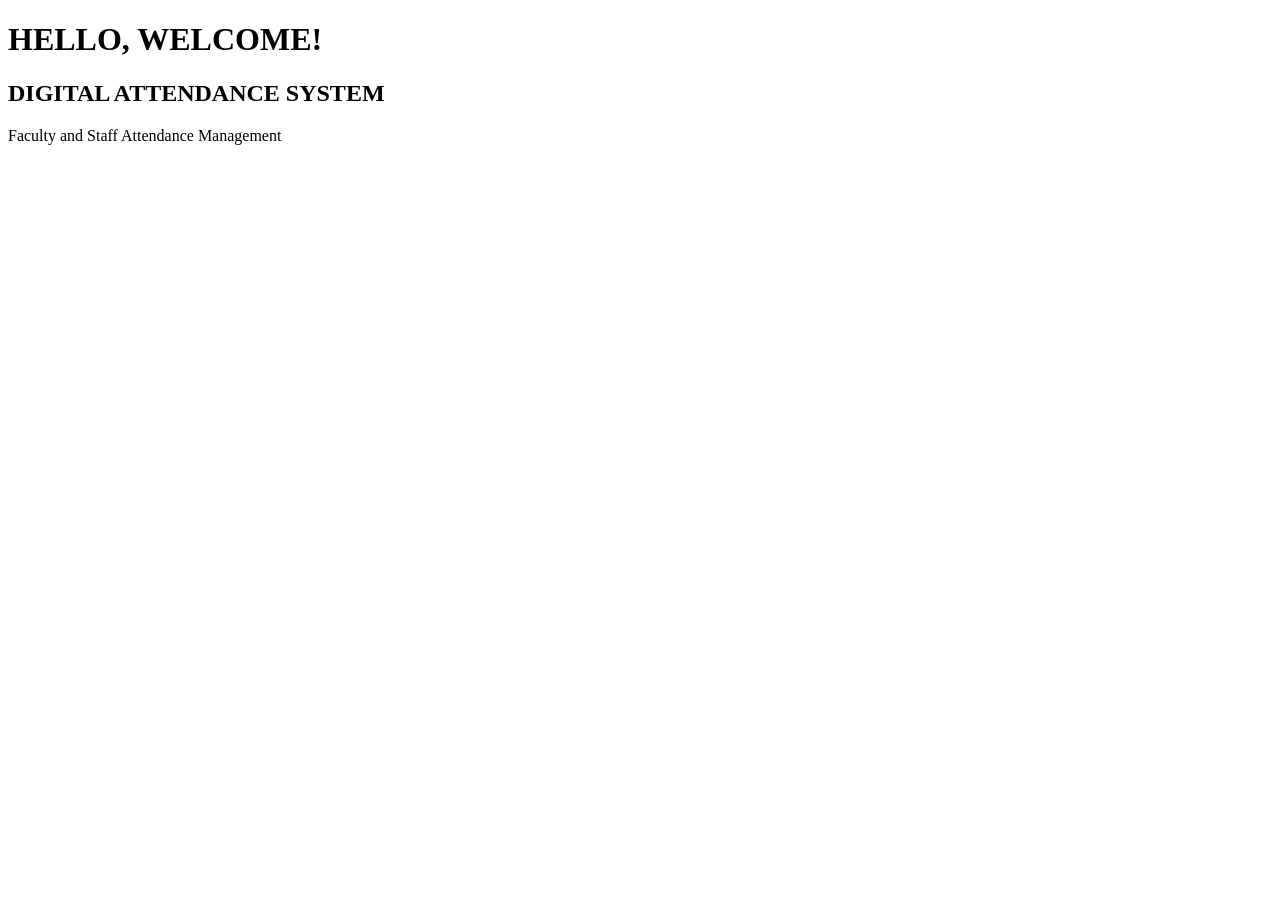
==== index.html @ c41e83e1 "add homepage." ====
<!DOCTYPE html>
<html lang="en">
<head>
    <meta charset="UTF-8">
    <meta name="viewport" content="width=device-width, initial-scale=1.0">
    <title>Digital Attendance System</title>
</head>
<body>
    <h1>HELLO, WELCOME!</h1>
    <h2>DIGITAL ATTENDANCE SYSTEM</h2>
    <p>Faculty and Staff Attendance Management</p>
</body>
</html>
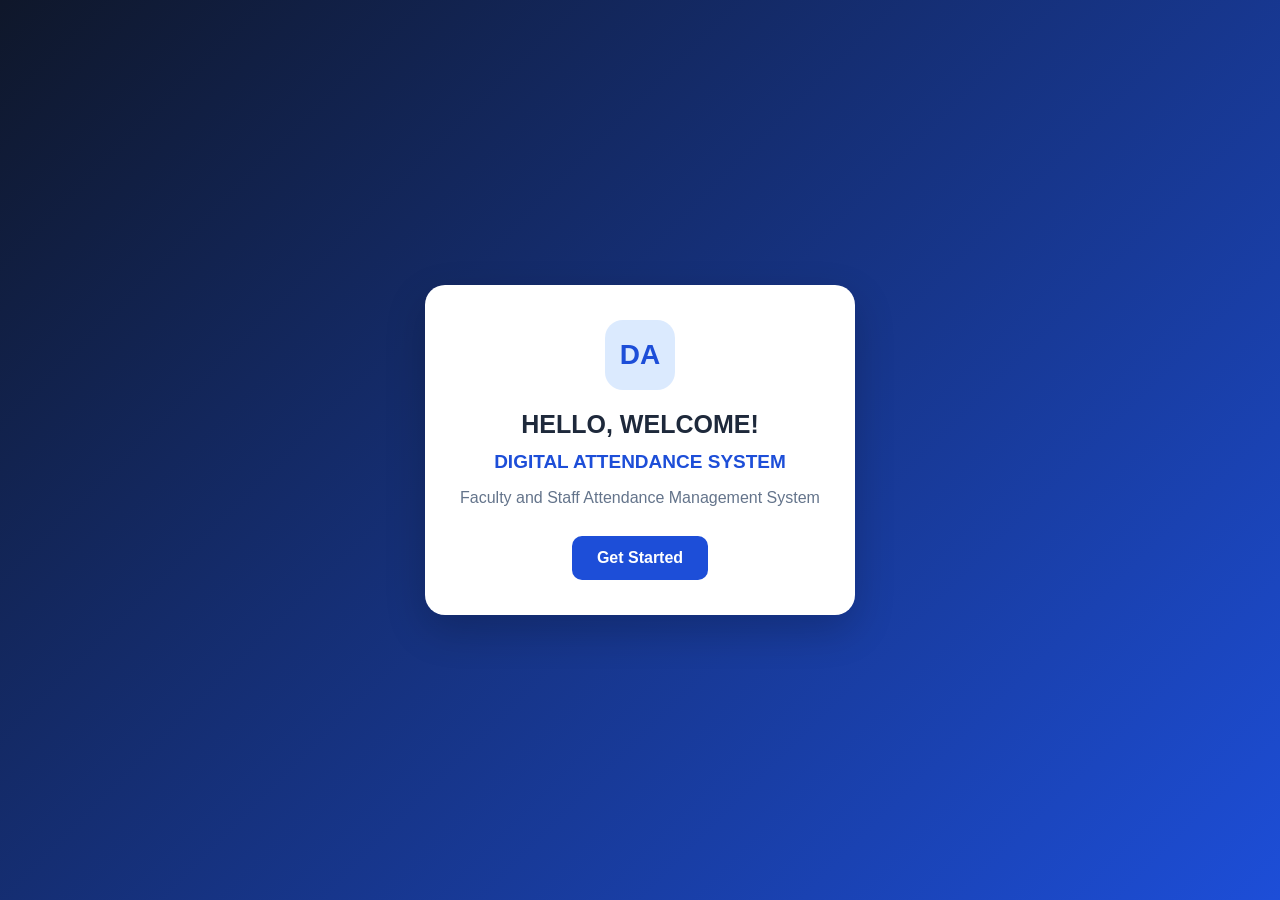
==== commit 83182490: "Update index.html" ====
--- a/index.html
+++ b/index.html
@@ -4,10 +4,17 @@
     <meta charset="UTF-8">
     <meta name="viewport" content="width=device-width, initial-scale=1.0">
     <title>Digital Attendance System</title>
+    <link rel="stylesheet" href="style.css">
 </head>
 <body>
-    <h1>HELLO, WELCOME!</h1>
-    <h2>DIGITAL ATTENDANCE SYSTEM</h2>
-    <p>Faculty and Staff Attendance Management</p>
+    <main class="welcome">
+        <section class="welcome-card">
+            <div class="logo">DA</div>
+            <h1>HELLO, WELCOME!</h1>
+            <h2>DIGITAL ATTENDANCE SYSTEM</h2>
+            <p>Faculty and Staff Attendance Management System</p>
+            <a class="start-btn" href="login.html">Get Started</a>
+        </section>
+    </main>
 </body>
 </html>
--- a/style.css
+++ b/style.css
@@ -0,0 +1,75 @@
+* {
+    margin: 0;
+    padding: 0;
+    box-sizing: border-box;
+}
+
+body {
+    font-family: Arial, sans-serif;
+    background: #f1f5f9;
+    color: #1e293b;
+}
+
+.welcome {
+    min-height: 100vh;
+    display: flex;
+    align-items: center;
+    justify-content: center;
+    padding: 20px;
+    background: linear-gradient(135deg, #0f172a, #1d4ed8);
+}
+
+.welcome-card {
+    width: 100%;
+    max-width: 430px;
+    background: white;
+    padding: 35px 25px;
+    border-radius: 20px;
+    text-align: center;
+    box-shadow: 0 15px 40px rgba(0, 0, 0, 0.2);
+}
+
+.logo {
+    width: 70px;
+    height: 70px;
+    margin: 0 auto 20px;
+    border-radius: 18px;
+    display: flex;
+    align-items: center;
+    justify-content: center;
+    background: #dbeafe;
+    color: #1d4ed8;
+    font-size: 28px;
+    font-weight: bold;
+}
+
+h1 {
+    font-size: 25px;
+    margin-bottom: 12px;
+}
+
+h2 {
+    color: #1d4ed8;
+    font-size: 19px;
+    margin-bottom: 12px;
+}
+
+p {
+    color: #64748b;
+    line-height: 1.6;
+}
+
+.start-btn {
+    display: inline-block;
+    margin-top: 25px;
+    padding: 13px 25px;
+    background: #1d4ed8;
+    color: white;
+    text-decoration: none;
+    border-radius: 10px;
+    font-weight: bold;
+}
+
+.start-btn:hover {
+    background: #1e40af;
+}
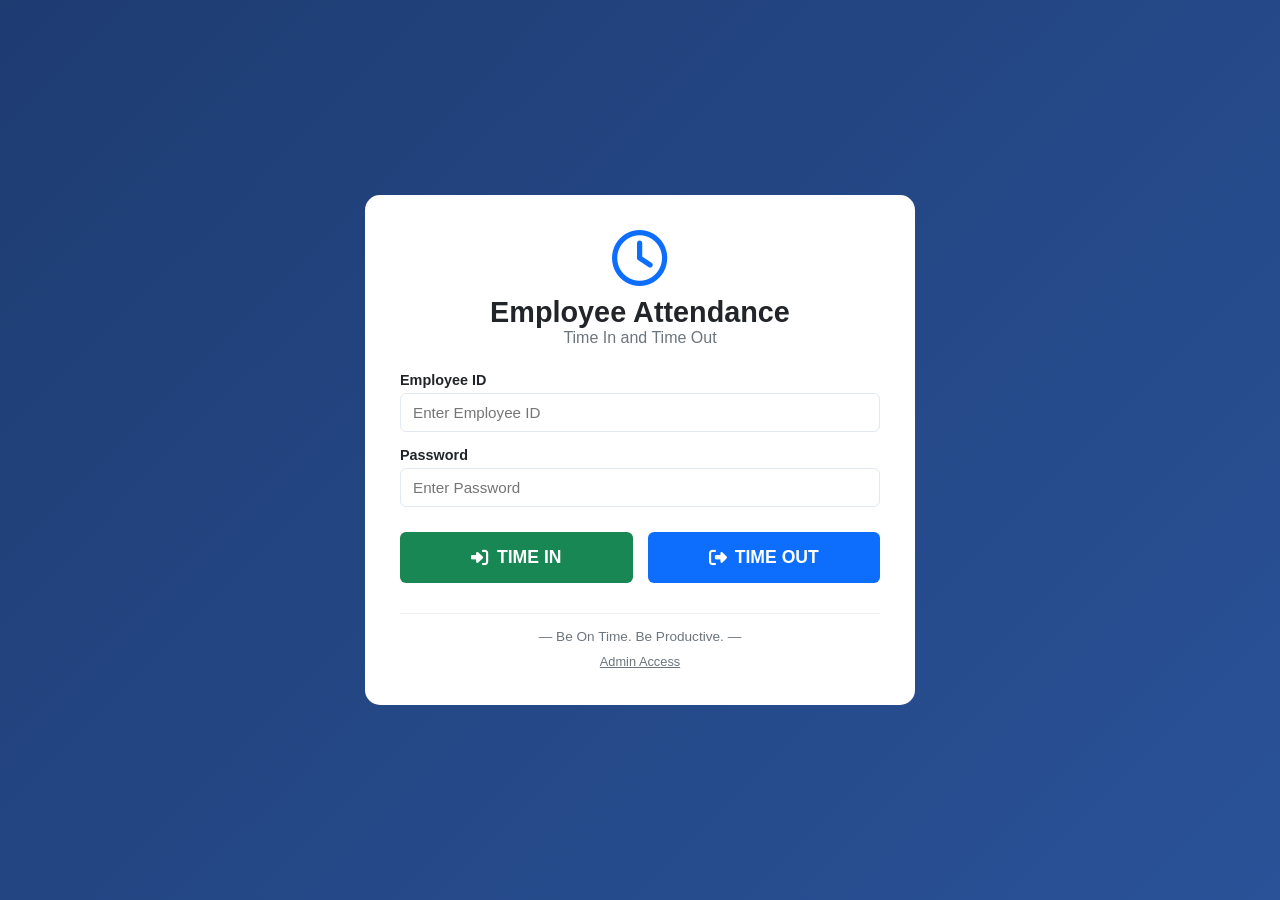
==== commit a82cbfa1: "Update index.html" ====
--- a/index.html
+++ b/index.html
@@ -1,20 +1,97 @@
 <!DOCTYPE html>
 <html lang="en">
 <head>
-    <meta charset="UTF-8">
-    <meta name="viewport" content="width=device-width, initial-scale=1.0">
-    <title>Digital Attendance System</title>
-    <link rel="stylesheet" href="style.css">
+  <meta charset="UTF-8">
+  <title>Employee Attendance - Time In/Out</title>
+  <link rel="stylesheet" href="style.css">
+  <link rel="stylesheet" href="https://cdnjs.cloudflare.com/ajax/libs/font-awesome/6.4.0/css/all.min.css">
 </head>
-<body>
-    <main class="welcome">
-        <section class="welcome-card">
-            <div class="logo">DA</div>
-            <h1>HELLO, WELCOME!</h1>
-            <h2>DIGITAL ATTENDANCE SYSTEM</h2>
-            <p>Faculty and Staff Attendance Management System</p>
-            <a class="start-btn" href="login.html">Get Started</a>
-        </section>
-    </main>
+<body class="kiosk-body">
+
+  <div class="kiosk-card">
+    <div style="margin-bottom: 25px;">
+      <i class="fa-regular fa-clock" style="font-size: 3.5rem; color: #0d6efd;"></i>
+      <h1 style="font-size: 1.8rem; margin-top: 10px;">Employee Attendance</h1>
+      <p style="color: var(--text-muted);">Time In and Time Out</p>
+    </div>
+
+    <form id="kioskForm">
+      <div class="form-group" style="text-align: left;">
+        <label>Employee ID</label>
+        <input type="text" id="kioskId" class="form-control" required placeholder="Enter Employee ID">
+      </div>
+      <div class="form-group" style="text-align: left;">
+        <label>Password</label>
+        <input type="password" id="kioskPass" class="form-control" required placeholder="Enter Password">
+      </div>
+
+      <div style="display: grid; grid-template-columns: 1fr 1fr; gap: 15px; margin-top: 25px;">
+        <button type="button" onclick="handleAttendance('TIME_IN')" class="btn btn-success" style="padding: 15px; font-size: 1.1rem;">
+          <i class="fa-solid fa-right-to-bracket"></i> TIME IN
+        </button>
+        <button type="button" onclick="handleAttendance('TIME_OUT')" class="btn btn-primary" style="padding: 15px; font-size: 1.1rem;">
+          <i class="fa-solid fa-right-from-bracket"></i> TIME OUT
+        </button>
+      </div>
+    </form>
+
+    <div style="margin-top: 30px; border-top: 1px solid #eee; padding-top: 15px;">
+      <p style="color: var(--text-muted); font-size: 0.85rem;">— Be On Time. Be Productive. —</p>
+      <a href="login.html" style="display: inline-block; margin-top: 10px; font-size: 0.8rem; color: #6c757d;">Admin Access</a>
+    </div>
+  </div>
+
+  <script src="database.js"></script>
+  <script>
+    function handleAttendance(type) {
+      const id = document.getElementById('kioskId').value;
+      const pass = document.getElementById('kioskPass').value;
+
+      if(!id || !pass) {
+        alert('Mangyaring ilagay ang Employee ID at Password.');
+        return;
+      }
+
+      const employees = DB.getEmployees();
+      const emp = employees.find(e => e.id === id && e.password === pass);
+
+      if(!emp) {
+        alert('Maling Employee ID o Password!');
+        return;
+      }
+
+      const records = DB.getAttendance();
+      const todayStr = new Date().toISOString().split('T')[0];
+      const nowTime = new Date().toLocaleTimeString([], { hour: '2-digit', minute: '2-digit' });
+
+      let record = records.find(r => r.id === id && r.date === todayStr);
+
+      if (type === 'TIME_IN') {
+        if (record) {
+          alert('Naka-Time In ka na ngayong araw!');
+          return;
+        }
+        records.push({
+          id: emp.id,
+          name: emp.name,
+          date: todayStr,
+          timeIn: nowTime,
+          timeOut: '--',
+          status: 'Present'
+        });
+        alert(Success! Time In recorded for ${emp.name} at ${nowTime});
+      } else if (type === 'TIME_OUT') {
+        if (!record) {
+          alert('Kailangan mo munang mag-Time In bago mag-Time Out!');
+          return;
+        }
+        record.timeOut = nowTime;
+        alert(Success! Time Out recorded for ${emp.name} at ${nowTime});
+      }
+
+      DB.saveAttendance(records);
+      document.getElementById('kioskForm').reset();
+    }
+  </script>
 </body>
 </html>
--- a/style.css
+++ b/style.css
@@ -1,75 +1,276 @@
+:root {
+  --primary-blue: #0d6efd;
+  --dark-blue: #061e47;
+  --sidebar-bg: #0b1727;
+  --sidebar-hover: #162c46;
+  --light-bg: #f4f7fc;
+  --card-bg: #ffffff;
+  --success-green: #198754;
+  --danger-red: #dc3545;
+  --warning-purple: #6f42c1;
+  --text-dark: #212529;
+  --text-muted: #6c757d;
+  --border-color: #e2e8f0;
+}
+
 * {
-    margin: 0;
-    padding: 0;
-    box-sizing: border-box;
+  margin: 0;
+  padding: 0;
+  box-sizing: border-box;
+  font-family: 'Segoe UI', Tahoma, Geneva, Verdana, sans-serif;
 }
 
 body {
-    font-family: Arial, sans-serif;
-    background: #f1f5f9;
-    color: #1e293b;
-}
-
-.welcome {
-    min-height: 100vh;
-    display: flex;
-    align-items: center;
-    justify-content: center;
-    padding: 20px;
-    background: linear-gradient(135deg, #0f172a, #1d4ed8);
-}
-
-.welcome-card {
-    width: 100%;
-    max-width: 430px;
-    background: white;
-    padding: 35px 25px;
-    border-radius: 20px;
-    text-align: center;
-    box-shadow: 0 15px 40px rgba(0, 0, 0, 0.2);
-}
-
-.logo {
-    width: 70px;
-    height: 70px;
-    margin: 0 auto 20px;
-    border-radius: 18px;
-    display: flex;
-    align-items: center;
-    justify-content: center;
-    background: #dbeafe;
-    color: #1d4ed8;
-    font-size: 28px;
-    font-weight: bold;
-}
-
-h1 {
-    font-size: 25px;
-    margin-bottom: 12px;
-}
-
-h2 {
-    color: #1d4ed8;
-    font-size: 19px;
-    margin-bottom: 12px;
-}
-
-p {
-    color: #64748b;
-    line-height: 1.6;
-}
-
-.start-btn {
-    display: inline-block;
-    margin-top: 25px;
-    padding: 13px 25px;
-    background: #1d4ed8;
-    color: white;
-    text-decoration: none;
-    border-radius: 10px;
-    font-weight: bold;
-}
-
-.start-btn:hover {
-    background: #1e40af;
-}
+  background-color: var(--light-bg);
+  color: var(--text-dark);
+}
+
+/* Layout */
+.app-container {
+  display: flex;
+  min-height: 100vh;
+}
+
+.sidebar {
+  width: 250px;
+  background-color: var(--sidebar-bg);
+  color: #fff;
+  display: flex;
+  flex-direction: column;
+  padding: 20px 0;
+}
+
+.sidebar-header {
+  padding: 0 20px 20px;
+  border-bottom: 1px solid rgba(255,255,255,0.1);
+  text-align: center;
+}
+
+.sidebar-header i {
+  font-size: 2.5rem;
+  color: #64b5f6;
+  margin-bottom: 10px;
+}
+
+.sidebar-header h2 {
+  font-size: 1.1rem;
+  line-height: 1.2;
+}
+
+.sidebar-header p {
+  font-size: 0.75rem;
+  color: #90caf9;
+}
+
+.sidebar-menu {
+  list-style: none;
+  margin-top: 20px;
+  flex-grow: 1;
+}
+
+.sidebar-menu li a {
+  display: flex;
+  align-items: center;
+  gap: 12px;
+  padding: 12px 20px;
+  color: #b0bec5;
+  text-decoration: none;
+  font-size: 0.95rem;
+  transition: 0.2s;
+}
+
+.sidebar-menu li a:hover,
+.sidebar-menu li.active a {
+  background-color: var(--primary-blue);
+  color: #fff;
+}
+
+.sidebar-footer {
+  padding: 15px 20px;
+  border-top: 1px solid rgba(255,255,255,0.1);
+  display: flex;
+  align-items: center;
+  gap: 10px;
+}
+
+.main-content {
+  flex-grow: 1;
+  display: flex;
+  flex-direction: column;
+}
+
+.topbar {
+  background-color: #fff;
+  padding: 15px 30px;
+  display: flex;
+  justify-content: space-between;
+  align-items: center;
+  box-shadow: 0 2px 4px rgba(0,0,0,0.05);
+}
+
+.topbar-info {
+  display: flex;
+  gap: 20px;
+  align-items: center;
+  color: var(--text-muted);
+}
+
+.content-area {
+  padding: 30px;
+  flex-grow: 1;
+}
+
+/* Cards & Grid */
+.grid-4 {
+  display: grid;
+  grid-template-columns: repeat(auto-fit, minmax(200px, 1fr));
+  gap: 20px;
+  margin-bottom: 25px;
+}
+
+.stat-card {
+  background: #fff;
+  padding: 20px;
+  border-radius: 10px;
+  display: flex;
+  align-items: center;
+  gap: 15px;
+  box-shadow: 0 2px 8px rgba(0,0,0,0.04);
+}
+
+.stat-icon {
+  width: 50px;
+  height: 50px;
+  border-radius: 50%;
+  display: flex;
+  align-items: center;
+  justify-content: center;
+  font-size: 1.5rem;
+}
+
+.stat-icon.blue { background: #e3f2fd; color: var(--primary-blue); }
+.stat-icon.green { background: #e8f5e9; color: var(--success-green); }
+.stat-icon.red { background: #ffebee; color: var(--danger-red); }
+.stat-icon.purple { background: #f3e5f5; color: var(--warning-purple); }
+
+.stat-info h3 { font-size: 0.9rem; color: var(--text-muted); }
+.stat-info p { font-size: 1.5rem; font-weight: bold; }
+
+/* Dashboard Details Layout */
+.dashboard-details {
+  display: grid;
+  grid-template-columns: 2fr 1fr;
+  gap: 20px;
+}
+
+.card {
+  background: #fff;
+  border-radius: 10px;
+  padding: 20px;
+  box-shadow: 0 2px 8px rgba(0,0,0,0.04);
+}
+
+.card-title {
+  font-size: 1.1rem;
+  font-weight: bold;
+  margin-bottom: 15px;
+}
+
+.quick-actions {
+  display: flex;
+  flex-direction: column;
+  gap: 10px;
+}
+
+/* Buttons & Inputs */
+.btn {
+  padding: 10px 18px;
+  border: none;
+  border-radius: 6px;
+  cursor: pointer;
+  font-weight: 600;
+  display: inline-flex;
+  align-items: center;
+  gap: 8px;
+  justify-content: center;
+  text-decoration: none;
+}
+
+.btn-primary { background: var(--primary-blue); color: #fff; }
+.btn-success { background: var(--success-green); color: #fff; }
+.btn-danger { background: var(--danger-red); color: #fff; }
+.btn-outline { border: 1px solid var(--primary-blue); color: var(--primary-blue); background: transparent; }
+.btn-block { width: 100%; }
+
+.form-group {
+  margin-bottom: 15px;
+}
+
+.form-group label {
+  display: block;
+  margin-bottom: 5px;
+  font-weight: 600;
+  font-size: 0.9rem;
+}
+
+.form-control {
+  width: 100%;
+  padding: 10px 12px;
+  border: 1px solid var(--border-color);
+  border-radius: 6px;
+  font-size: 0.95rem;
+}
+
+/* Login Page Styles */
+.login-body {
+  background: linear-gradient(135deg, #0b1727 0%, #1e3c72 100%);
+  display: flex;
+  justify-content: center;
+  align-items: center;
+  min-height: 100vh;
+}
+
+.login-card {
+  background: #fff;
+  width: 100%;
+  max-width: 400px;
+  padding: 30px;
+  border-radius: 12px;
+  box-shadow: 0 10px 25px rgba(0,0,0,0.2);
+}
+
+/* Kiosk Page Styles */
+.kiosk-body {
+  background: linear-gradient(135deg, #1e3c72 0%, #2a5298 100%);
+  min-height: 100vh;
+  display: flex;
+  align-items: center;
+  justify-content: center;
+}
+
+.kiosk-card {
+  background: #fff;
+  width: 100%;
+  max-width: 550px;
+  padding: 35px;
+  border-radius: 15px;
+  text-align: center;
+}
+
+/* Table Styles */
+table {
+  width: 100%;
+  border-collapse: collapse;
+  margin-top: 15px;
+}
+
+th, td {
+  padding: 12px;
+  text-align: left;
+  border-bottom: 1px solid var(--border-color);
+}
+
+th {
+  background-color: #f8f9fa;
+  font-weight: 600;
+}
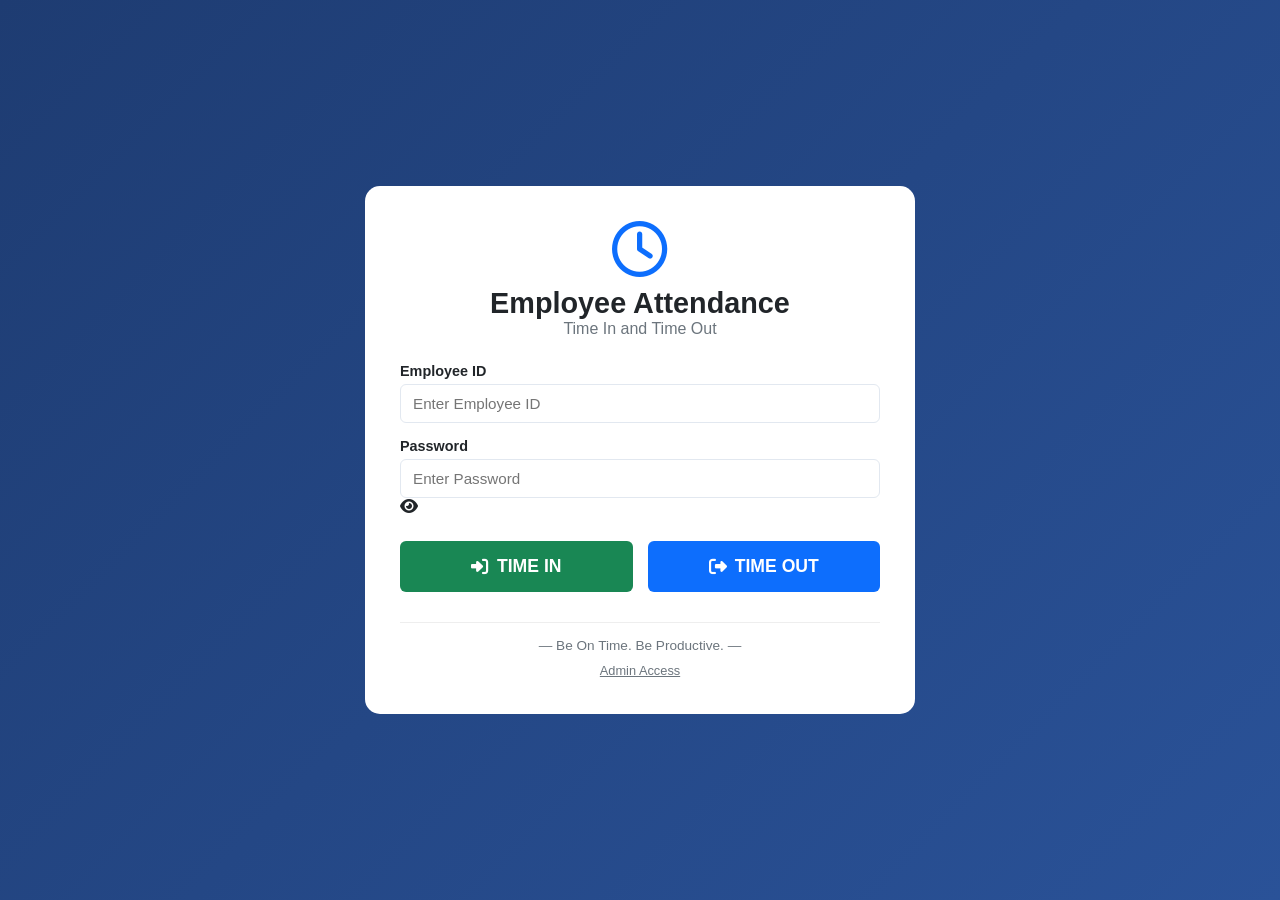
==== commit bd1e29d6: "Update index.html" ====
--- a/index.html
+++ b/index.html
@@ -20,9 +20,13 @@
         <label>Employee ID</label>
         <input type="text" id="kioskId" class="form-control" required placeholder="Enter Employee ID">
       </div>
+      
       <div class="form-group" style="text-align: left;">
         <label>Password</label>
-        <input type="password" id="kioskPass" class="form-control" required placeholder="Enter Password">
+        <div class="password-container">
+          <input type="password" id="kioskPass" class="form-control" required placeholder="Enter Password">
+          <i class="fa-solid fa-eye" id="toggleKioskPass"></i>
+        </div>
       </div>
 
       <div style="display: grid; grid-template-columns: 1fr 1fr; gap: 15px; margin-top: 25px;">
@@ -43,6 +47,16 @@
 
   <script src="database.js"></script>
   <script>
+    // Password toggle para sa Kiosk
+    const toggleKioskPass = document.getElementById('toggleKioskPass');
+    const kioskPass = document.getElementById('kioskPass');
+
+    toggleKioskPass.addEventListener('click', function () {
+      const type = kioskPass.getAttribute('type') === 'password' ? 'text' : 'password';
+      kioskPass.setAttribute('type', type);
+      this.classList.toggle('fa-eye-slash');
+    });
+
     function handleAttendance(type) {
       const id = document.getElementById('kioskId').value;
       const pass = document.getElementById('kioskPass').value;
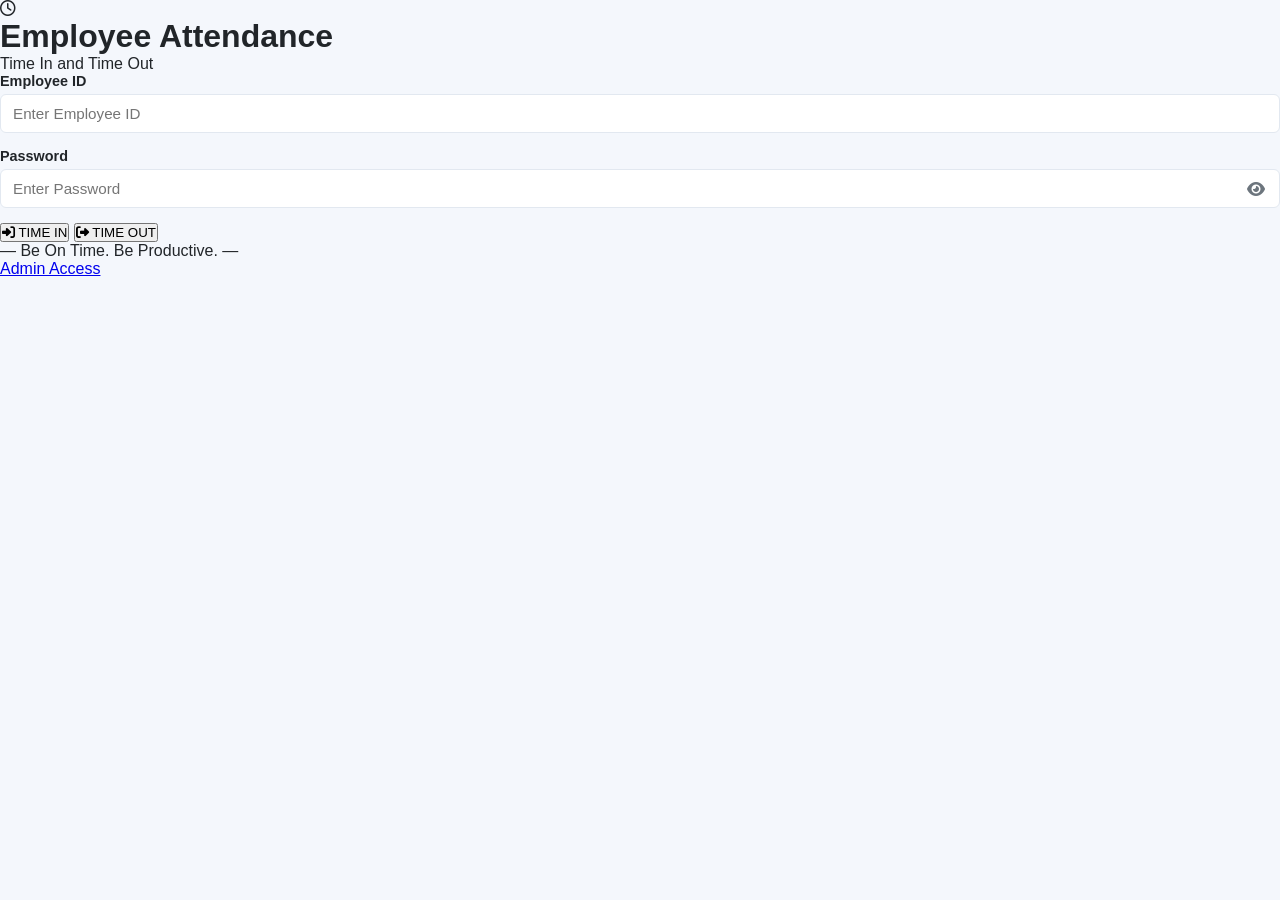
==== commit 9ab0cd26: "Update index.html" ====
--- a/index.html
+++ b/index.html
@@ -1,111 +1,242 @@
 <!DOCTYPE html>
 <html lang="en">
 <head>
-  <meta charset="UTF-8">
-  <title>Employee Attendance - Time In/Out</title>
-  <link rel="stylesheet" href="style.css">
-  <link rel="stylesheet" href="https://cdnjs.cloudflare.com/ajax/libs/font-awesome/6.4.0/css/all.min.css">
+    <meta charset="UTF-8">
+    <meta name="viewport" content="width=device-width, initial-scale=1.0">
+    <title>Employee Attendance - Time In/Out</title>
+
+    <link rel="stylesheet" href="style.css">
+    <link rel="stylesheet"
+          href="https://cdnjs.cloudflare.com/ajax/libs/font-awesome/6.5.2/css/all.min.css">
 </head>
+
 <body class="kiosk-body">
 
-  <div class="kiosk-card">
-    <div style="margin-bottom: 25px;">
-      <i class="fa-regular fa-clock" style="font-size: 3.5rem; color: #0d6efd;"></i>
-      <h1 style="font-size: 1.8rem; margin-top: 10px;">Employee Attendance</h1>
-      <p style="color: var(--text-muted);">Time In and Time Out</p>
+    <div class="kiosk-card">
+        <div class="kiosk-heading">
+            <i class="fa-regular fa-clock"></i>
+            <h1>Employee Attendance</h1>
+            <p>Time In and Time Out</p>
+        </div>
+
+        <form id="kioskForm">
+            <div class="form-group">
+                <label for="kioskId">Employee ID</label>
+                <input
+                    type="text"
+                    id="kioskId"
+                    class="form-control"
+                    placeholder="Enter Employee ID"
+                    autocomplete="username"
+                    required
+                >
+            </div>
+
+            <div class="form-group">
+                <label for="kioskPass">Password</label>
+                <div class="password-container">
+                    <input
+                        type="password"
+                        id="kioskPass"
+                        class="form-control"
+                        placeholder="Enter Password"
+                        autocomplete="current-password"
+                        required
+                    >
+                    <i class="fa-solid fa-eye" id="toggleKioskPass"></i>
+                </div>
+            </div>
+
+            <div class="kiosk-buttons">
+                <button type="button" id="timeInBtn" class="time-in-btn">
+                    <i class="fa-solid fa-right-to-bracket"></i>
+                    TIME IN
+                </button>
+
+                <button type="button" id="timeOutBtn" class="time-out-btn">
+                    <i class="fa-solid fa-right-from-bracket"></i>
+                    TIME OUT
+                </button>
+            </div>
+        </form>
+
+        <div class="kiosk-footer">
+            <p>— Be On Time. Be Productive. —</p>
+            <a href="login.html" class="admin-link">Admin Access</a>
+        </div>
     </div>
 
-    <form id="kioskForm">
-      <div class="form-group" style="text-align: left;">
-        <label>Employee ID</label>
-        <input type="text" id="kioskId" class="form-control" required placeholder="Enter Employee ID">
-      </div>
-      
-      <div class="form-group" style="text-align: left;">
-        <label>Password</label>
-        <div class="password-container">
-          <input type="password" id="kioskPass" class="form-control" required placeholder="Enter Password">
-          <i class="fa-solid fa-eye" id="toggleKioskPass"></i>
-        </div>
-      </div>
-
-      <div style="display: grid; grid-template-columns: 1fr 1fr; gap: 15px; margin-top: 25px;">
-        <button type="button" onclick="handleAttendance('TIME_IN')" class="btn btn-success" style="padding: 15px; font-size: 1.1rem;">
-          <i class="fa-solid fa-right-to-bracket"></i> TIME IN
-        </button>
-        <button type="button" onclick="handleAttendance('TIME_OUT')" class="btn btn-primary" style="padding: 15px; font-size: 1.1rem;">
-          <i class="fa-solid fa-right-from-bracket"></i> TIME OUT
-        </button>
-      </div>
-    </form>
-
-    <div style="margin-top: 30px; border-top: 1px solid #eee; padding-top: 15px;">
-      <p style="color: var(--text-muted); font-size: 0.85rem;">— Be On Time. Be Productive. —</p>
-      <a href="login.html" style="display: inline-block; margin-top: 10px; font-size: 0.8rem; color: #6c757d;">Admin Access</a>
-    </div>
-  </div>
-
-  <script src="database.js"></script>
-  <script>
-    // Password toggle para sa Kiosk
-    const toggleKioskPass = document.getElementById('toggleKioskPass');
-    const kioskPass = document.getElementById('kioskPass');
-
-    toggleKioskPass.addEventListener('click', function () {
-      const type = kioskPass.getAttribute('type') === 'password' ? 'text' : 'password';
-      kioskPass.setAttribute('type', type);
-      this.classList.toggle('fa-eye-slash');
-    });
-
-    function handleAttendance(type) {
-      const id = document.getElementById('kioskId').value;
-      const pass = document.getElementById('kioskPass').value;
-
-      if(!id || !pass) {
-        alert('Mangyaring ilagay ang Employee ID at Password.');
-        return;
-      }
-
-      const employees = DB.getEmployees();
-      const emp = employees.find(e => e.id === id && e.password === pass);
-
-      if(!emp) {
-        alert('Maling Employee ID o Password!');
-        return;
-      }
-
-      const records = DB.getAttendance();
-      const todayStr = new Date().toISOString().split('T')[0];
-      const nowTime = new Date().toLocaleTimeString([], { hour: '2-digit', minute: '2-digit' });
-
-      let record = records.find(r => r.id === id && r.date === todayStr);
-
-      if (type === 'TIME_IN') {
-        if (record) {
-          alert('Naka-Time In ka na ngayong araw!');
-          return;
+    <!-- Automatic notification -->
+    <div id="toast" class="toast" role="status" aria-live="polite"></div>
+
+    <!-- Load the existing database -->
+    <script src="database.js"></script>
+
+    <script>
+        const kioskId = document.getElementById("kioskId");
+        const kioskPass = document.getElementById("kioskPass");
+        const toast = document.getElementById("toast");
+
+        let toastTimer;
+
+        // Automatic notification: disappears without clicking OK
+        function showToast(message, type = "success") {
+            toast.textContent = message;
+            toast.className = "toast show " + type;
+
+            clearTimeout(toastTimer);
+
+            toastTimer = setTimeout(function () {
+                toast.className = "toast";
+            }, 3000);
         }
-        records.push({
-          id: emp.id,
-          name: emp.name,
-          date: todayStr,
-          timeIn: nowTime,
-          timeOut: '--',
-          status: 'Present'
+
+        // Get local date instead of UTC date
+        function getLocalDate() {
+            const now = new Date();
+            const year = now.getFullYear();
+            const month = String(now.getMonth() + 1).padStart(2, "0");
+            const day = String(now.getDate()).padStart(2, "0");
+
+            return `${year}-${month}-${day}`;
+        }
+
+        // Show / hide password
+        document.getElementById("toggleKioskPass")
+            .addEventListener("click", function () {
+                const isPassword = kioskPass.type === "password";
+
+                kioskPass.type = isPassword ? "text" : "password";
+                this.classList.toggle("fa-eye-slash", isPassword);
+                this.classList.toggle("fa-eye", !isPassword);
+            });
+
+        function handleAttendance(type) {
+            const id = kioskId.value.trim();
+            const password = kioskPass.value;
+
+            if (!id || !password) {
+                showToast("Please enter your Employee ID and Password.", "error");
+                return;
+            }
+
+            // Make sure the existing database is loaded
+            if (
+                typeof DB === "undefined" ||
+                typeof DB.getEmployees !== "function" ||
+                typeof DB.getAttendance !== "function" ||
+                typeof DB.saveAttendance !== "function"
+            ) {
+                showToast("Database not loaded. Check database.js.", "error");
+                return;
+            }
+
+            try {
+                const employees = DB.getEmployees() || [];
+
+                const employee = employees.find(function (emp) {
+                    return String(emp.id) === id &&
+                           String(emp.password) === password;
+                });
+
+                if (!employee) {
+                    showToast("Incorrect Employee ID or Password.", "error");
+                    return;
+                }
+
+                const records = DB.getAttendance() || [];
+                const today = getLocalDate();
+                const currentTime = new Date().toLocaleTimeString("en-US", {
+                    hour: "2-digit",
+                    minute: "2-digit"
+                });
+
+                const record = records.find(function (item) {
+                    return String(item.id) === String(employee.id) &&
+                           item.date === today;
+                });
+
+                // TIME IN
+                if (type === "TIME_IN") {
+                    if (record && record.timeIn && record.timeIn !== "--") {
+                        showToast("You have already timed in today.", "error");
+                        return;
+                    }
+
+                    if (record) {
+                        record.name = employee.name;
+                        record.timeIn = currentTime;
+                        record.timeOut = record.timeOut || "--";
+                        record.status = "Present";
+                    } else {
+                        records.push({
+                            id: employee.id,
+                            name: employee.name,
+                            date: today,
+                            timeIn: currentTime,
+                            timeOut: "--",
+                            status: "Present"
+                        });
+                    }
+
+                    if (!DB.saveAttendance(records)) {
+                        showToast("Unable to save Time In. Please try again.", "error");
+                        return;
+                    }
+
+                    showToast(
+                        `SUCCESS! Time In recorded for ${employee.name} at ${currentTime}`,
+                        "success"
+                    );
+                }
+
+                // TIME OUT
+                else if (type === "TIME_OUT") {
+                    if (!record || !record.timeIn || record.timeIn === "--") {
+                        showToast("Please Time In first before Time Out.", "error");
+                        return;
+                    }
+
+                    if (record.timeOut && record.timeOut !== "--") {
+                        showToast("You have already timed out today.", "error");
+                        return;
+                    }
+
+                    record.timeOut = currentTime;
+
+                    if (!DB.saveAttendance(records)) {
+                        showToast("Unable to save Time Out. Please try again.", "error");
+                        return;
+                    }
+
+                    showToast(
+                        `SUCCESS! Time Out recorded for ${employee.name} at ${currentTime}`,
+                        "success"
+                    );
+                } else {
+                    showToast("Invalid attendance action.", "error");
+                    return;
+                }
+
+                // Clear the form after successful attendance
+                document.getElementById("kioskForm").reset();
+                kioskId.focus();
+
+            } catch (error) {
+                console.error("Attendance Error:", error);
+                showToast("An error occurred while saving attendance.", "error");
+            }
+        }
+
+        // Button events
+        document.getElementById("timeInBtn").addEventListener("click", function () {
+            handleAttendance("TIME_IN");
         });
-        alert(Success! Time In recorded for ${emp.name} at ${nowTime});
-      } else if (type === 'TIME_OUT') {
-        if (!record) {
-          alert('Kailangan mo munang mag-Time In bago mag-Time Out!');
-          return;
-        }
-        record.timeOut = nowTime;
-        alert(Success! Time Out recorded for ${emp.name} at ${nowTime});
-      }
-
-      DB.saveAttendance(records);
-      document.getElementById('kioskForm').reset();
-    }
-  </script>
+
+        document.getElementById("timeOutBtn").addEventListener("click", function () {
+            handleAttendance("TIME_OUT");
+        });
+    </script>
+
 </body>
 </html>
--- a/style.css
+++ b/style.css
@@ -221,40 +221,28 @@
   font-size: 0.95rem;
 }
 
-/* Login Page Styles */
-.login-body {
-  background: linear-gradient(135deg, #0b1727 0%, #1e3c72 100%);
-  display: flex;
-  justify-content: center;
-  align-items: center;
-  min-height: 100vh;
-}
-
-.login-card {
-  background: #fff;
-  width: 100%;
-  max-width: 400px;
-  padding: 30px;
-  border-radius: 12px;
-  box-shadow: 0 10px 25px rgba(0,0,0,0.2);
-}
-
-/* Kiosk Page Styles */
-.kiosk-body {
-  background: linear-gradient(135deg, #1e3c72 0%, #2a5298 100%);
-  min-height: 100vh;
-  display: flex;
-  align-items: center;
-  justify-content: center;
-}
-
-.kiosk-card {
-  background: #fff;
-  width: 100%;
-  max-width: 550px;
-  padding: 35px;
-  border-radius: 15px;
-  text-align: center;
+/* Password Eye Toggle Styling */
+.password-container {
+  position: relative;
+  width: 100%;
+}
+
+.password-container input {
+  width: 100%;
+  padding-right: 40px;
+}
+
+.password-container i {
+  position: absolute;
+  right: 15px;
+  top: 50%;
+  transform: translateY(-50%);
+  cursor: pointer;
+  color: #6c757d;
+}
+
+.password-container i:hover {
+  color: var(--primary-blue);
 }
 
 /* Table Styles */
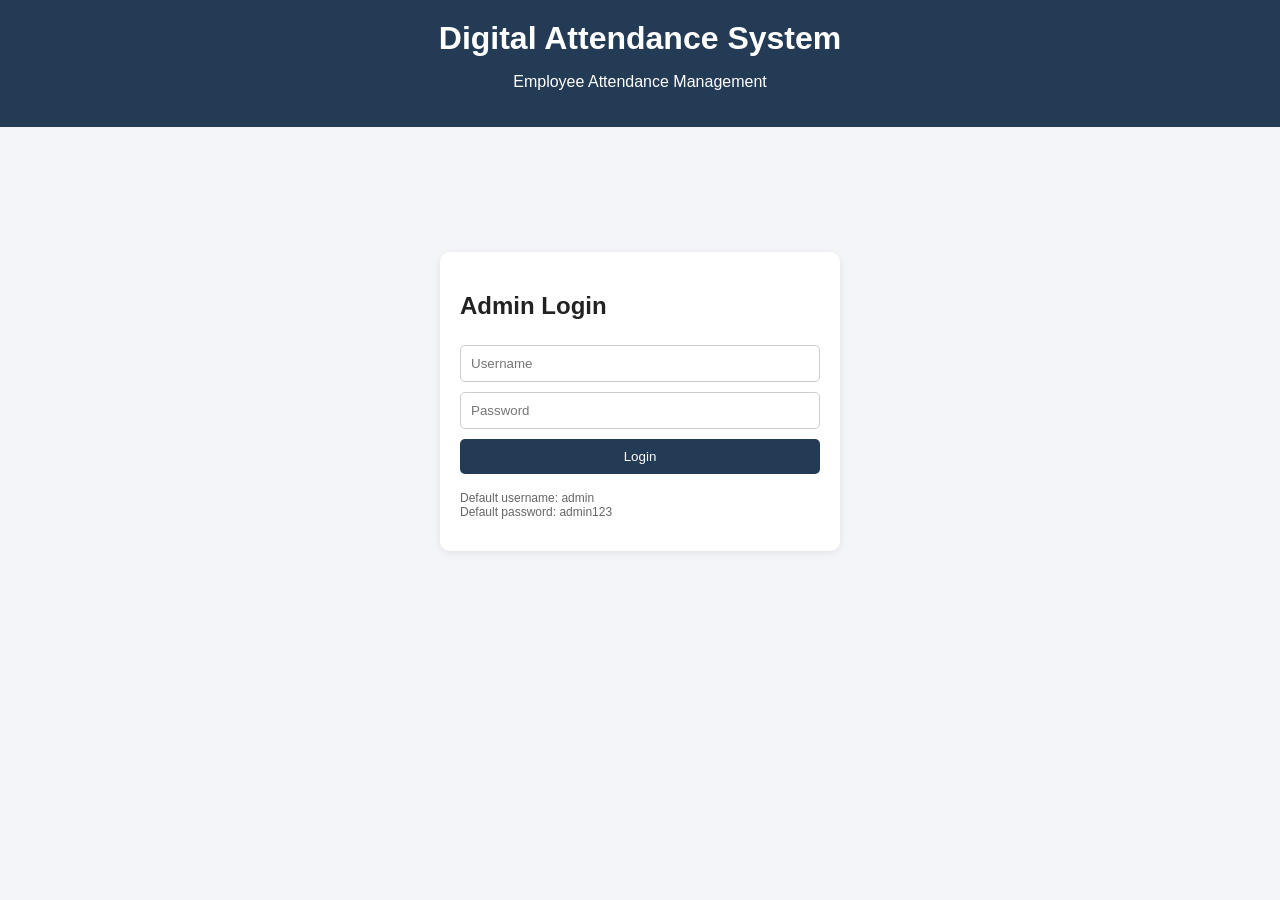
==== commit cd62fb6b: "Update index.html" ====
--- a/index.html
+++ b/index.html
@@ -1,242 +1,1148 @@
+
 <!DOCTYPE html>
 <html lang="en">
 <head>
-    <meta charset="UTF-8">
-    <meta name="viewport" content="width=device-width, initial-scale=1.0">
-    <title>Employee Attendance - Time In/Out</title>
-
-    <link rel="stylesheet" href="style.css">
-    <link rel="stylesheet"
-          href="https://cdnjs.cloudflare.com/ajax/libs/font-awesome/6.5.2/css/all.min.css">
+<meta charset="UTF-8">
+<meta name="viewport" content="width=device-width, initial-scale=1.0">
+<title>Digital Attendance System</title>
+
+<style>
+* {
+    box-sizing: border-box;
+    font-family: Arial, sans-serif;
+}
+
+body {
+    margin: 0;
+    background: #f3f5f9;
+    color: #222;
+}
+
+header {
+    background: #243b55;
+    color: white;
+    padding: 20px;
+    text-align: center;
+}
+
+header h1 {
+    margin: 0;
+}
+
+.container {
+    max-width: 1200px;
+    margin: 25px auto;
+    padding: 20px;
+}
+
+.card {
+    background: white;
+    padding: 20px;
+    border-radius: 10px;
+    margin-bottom: 20px;
+    box-shadow: 0 2px 8px rgba(0,0,0,0.08);
+}
+
+input, select, button {
+    padding: 10px;
+    border-radius: 5px;
+    border: 1px solid #ccc;
+    margin: 5px 0;
+}
+
+input, select {
+    width: 100%;
+}
+
+button {
+    cursor: pointer;
+    border: none;
+    color: white;
+    background: #243b55;
+}
+
+button:hover {
+    opacity: 0.85;
+}
+
+.btn-green {
+    background: #198754;
+}
+
+.btn-red {
+    background: #dc3545;
+}
+
+.btn-blue {
+    background: #0d6efd;
+}
+
+.btn-gray {
+    background: #6c757d;
+}
+
+.stats {
+    display: grid;
+    grid-template-columns: repeat(auto-fit, minmax(180px, 1fr));
+    gap: 15px;
+}
+
+.stat-box {
+    background: #243b55;
+    color: white;
+    padding: 20px;
+    border-radius: 8px;
+    text-align: center;
+}
+
+.stat-box h2 {
+    margin: 10px 0 0;
+}
+
+.form-grid {
+    display: grid;
+    grid-template-columns: repeat(auto-fit, minmax(200px, 1fr));
+    gap: 10px;
+}
+
+.table-container {
+    overflow-x: auto;
+}
+
+table {
+    width: 100%;
+    border-collapse: collapse;
+    margin-top: 10px;
+    min-width: 700px;
+}
+
+th, td {
+    border: 1px solid #ddd;
+    padding: 10px;
+    text-align: left;
+}
+
+th {
+    background: #243b55;
+    color: white;
+}
+
+tr:nth-child(even) {
+    background: #f8f9fa;
+}
+
+.hidden {
+    display: none !important;
+}
+
+.status {
+    font-weight: bold;
+}
+
+.status-present {
+    color: green;
+}
+
+.status-late {
+    color: #d97706;
+}
+
+.status-absent {
+    color: red;
+}
+
+.status-complete {
+    color: #0d6efd;
+}
+
+.login-box {
+    max-width: 400px;
+    margin: 80px auto;
+}
+
+.message {
+    margin-top: 10px;
+    padding: 10px;
+    border-radius: 5px;
+    display: none;
+}
+
+.success {
+    background: #d1e7dd;
+    color: #0f5132;
+}
+
+.error {
+    background: #f8d7da;
+    color: #842029;
+}
+
+.top-bar {
+    display: flex;
+    justify-content: space-between;
+    align-items: center;
+    flex-wrap: wrap;
+    gap: 10px;
+}
+
+.small {
+    font-size: 12px;
+    color: #666;
+}
+
+@media(max-width:600px) {
+    .container {
+        padding: 10px;
+    }
+}
+</style>
 </head>
 
-<body class="kiosk-body">
-
-    <div class="kiosk-card">
-        <div class="kiosk-heading">
-            <i class="fa-regular fa-clock"></i>
-            <h1>Employee Attendance</h1>
-            <p>Time In and Time Out</p>
+<body>
+
+<header>
+    <h1>Digital Attendance System</h1>
+    <p>Employee Attendance Management</p>
+</header>
+
+<!-- ADMIN LOGIN -->
+<div id="loginPage" class="container">
+    <div class="card login-box">
+        <h2>Admin Login</h2>
+
+        <input type="text" id="adminUsername"
+               placeholder="Username">
+
+        <input type="password" id="adminPassword"
+               placeholder="Password">
+
+        <button onclick="login()" style="width:100%">
+            Login
+        </button>
+
+        <div id="loginMessage" class="message"></div>
+
+        <p class="small">
+            Default username: admin<br>
+            Default password: admin123
+        </p>
+    </div>
+</div>
+
+<!-- DASHBOARD -->
+<div id="dashboard" class="container hidden">
+
+    <div class="card top-bar">
+        <div>
+            <h2>Admin Dashboard</h2>
+            <p>Manage employees and attendance records.</p>
         </div>
 
-        <form id="kioskForm">
-            <div class="form-group">
-                <label for="kioskId">Employee ID</label>
-                <input
-                    type="text"
-                    id="kioskId"
-                    class="form-control"
-                    placeholder="Enter Employee ID"
-                    autocomplete="username"
-                    required
-                >
-            </div>
-
-            <div class="form-group">
-                <label for="kioskPass">Password</label>
-                <div class="password-container">
-                    <input
-                        type="password"
-                        id="kioskPass"
-                        class="form-control"
-                        placeholder="Enter Password"
-                        autocomplete="current-password"
-                        required
-                    >
-                    <i class="fa-solid fa-eye" id="toggleKioskPass"></i>
-                </div>
-            </div>
-
-            <div class="kiosk-buttons">
-                <button type="button" id="timeInBtn" class="time-in-btn">
-                    <i class="fa-solid fa-right-to-bracket"></i>
-                    TIME IN
-                </button>
-
-                <button type="button" id="timeOutBtn" class="time-out-btn">
-                    <i class="fa-solid fa-right-from-bracket"></i>
-                    TIME OUT
-                </button>
-            </div>
-        </form>
-
-        <div class="kiosk-footer">
-            <p>— Be On Time. Be Productive. —</p>
-            <a href="login.html" class="admin-link">Admin Access</a>
+        <button class="btn-red" onclick="logout()">
+            Logout
+        </button>
+    </div>
+
+    <!-- STATISTICS -->
+    <div class="stats">
+        <div class="stat-box">
+            <p>Total Employees</p>
+            <h2 id="totalEmployees">0</h2>
+        </div>
+
+        <div class="stat-box">
+            <p>Present Today</p>
+            <h2 id="presentToday">0</h2>
+        </div>
+
+        <div class="stat-box">
+            <p>Late Today</p>
+            <h2 id="lateToday">0</h2>
+        </div>
+
+        <div class="stat-box">
+            <p>Not Yet Timed In</p>
+            <h2 id="notTimedIn">0</h2>
         </div>
     </div>
 
-    <!-- Automatic notification -->
-    <div id="toast" class="toast" role="status" aria-live="polite"></div>
-
-    <!-- Load the existing database -->
-    <script src="database.js"></script>
-
-    <script>
-        const kioskId = document.getElementById("kioskId");
-        const kioskPass = document.getElementById("kioskPass");
-        const toast = document.getElementById("toast");
-
-        let toastTimer;
-
-        // Automatic notification: disappears without clicking OK
-        function showToast(message, type = "success") {
-            toast.textContent = message;
-            toast.className = "toast show " + type;
-
-            clearTimeout(toastTimer);
-
-            toastTimer = setTimeout(function () {
-                toast.className = "toast";
-            }, 3000);
+    <!-- EMPLOYEE REGISTRATION -->
+    <div class="card">
+        <h2>Employee Registration</h2>
+
+        <div class="form-grid">
+            <input id="employeeId"
+                   placeholder="Employee ID (Primary Key)">
+
+            <input id="employeeName"
+                   placeholder="Full Name">
+
+            <input id="employeePosition"
+                   placeholder="Position">
+
+            <input id="employeeDepartment"
+                   placeholder="Department">
+        </div>
+
+        <button class="btn-green" onclick="addEmployee()">
+            Register Employee
+        </button>
+
+        <div id="employeeMessage" class="message"></div>
+    </div>
+
+    <!-- EMPLOYEE LIST -->
+    <div class="card">
+        <h2>Employee List</h2>
+
+        <input type="text"
+               id="employeeSearch"
+               placeholder="Search ID, name, position, or department..."
+               oninput="renderEmployees()">
+
+        <div class="table-container">
+            <table>
+                <thead>
+                    <tr>
+                        <th>Employee ID (PK)</th>
+                        <th>Name</th>
+                        <th>Position</th>
+                        <th>Department</th>
+                        <th>Action</th>
+                    </tr>
+                </thead>
+
+                <tbody id="employeeTable"></tbody>
+            </table>
+        </div>
+    </div>
+
+    <!-- ATTENDANCE -->
+    <div class="card">
+        <h2>Attendance Records</h2>
+
+        <div class="form-grid">
+            <input type="text"
+                   id="attendanceSearch"
+                   placeholder="Search employee or ID..."
+                   oninput="renderAttendance()">
+
+            <select id="departmentFilter"
+                    onchange="renderAttendance()">
+                <option value="">All Departments</option>
+            </select>
+
+            <select id="statusFilter"
+                    onchange="renderAttendance()">
+                <option value="">All Statuses</option>
+                <option value="Present">Present</option>
+                <option value="Late">Late</option>
+                <option value="Timed In">Timed In</option>
+                <option value="Timed Out">Timed Out</option>
+                <option value="No Record">No Record</option>
+            </select>
+
+            <input type="date"
+                   id="dateFilter"
+                   onchange="renderAttendance()">
+        </div>
+
+        <button class="btn-gray" onclick="clearFilters()">
+            Clear Filters
+        </button>
+
+        <div class="table-container">
+            <table>
+                <thead>
+                    <tr>
+                        <th>Record ID (PK)</th>
+                        <th>Employee ID</th>
+                        <th>Employee Name</th>
+                        <th>Department</th>
+                        <th>Date</th>
+                        <th>Time In</th>
+                        <th>Time Out</th>
+                        <th>Status</th>
+                        <th>Action</th>
+                    </tr>
+                </thead>
+
+                <tbody id="attendanceTable"></tbody>
+            </table>
+        </div>
+
+        <p class="small">
+            Attendance record IDs are automatically generated.
+        </p>
+    </div>
+
+</div>
+
+<script>
+
+// ================================
+// DATABASE (LOCAL STORAGE)
+// ================================
+
+const DB = {
+
+    getEmployees() {
+        return JSON.parse(
+            localStorage.getItem("das_employees") || "[]"
+        );
+    },
+
+    saveEmployees(data) {
+        localStorage.setItem(
+            "das_employees",
+            JSON.stringify(data)
+        );
+    },
+
+    getAttendance() {
+        return JSON.parse(
+            localStorage.getItem("das_attendance") || "[]"
+        );
+    },
+
+    saveAttendance(data) {
+        localStorage.setItem(
+            "das_attendance",
+            JSON.stringify(data)
+        );
+    }
+};
+
+
+// ================================
+// ADMIN LOGIN
+// ================================
+
+function login() {
+
+    const username =
+        document.getElementById("adminUsername").value.trim();
+
+    const password =
+        document.getElementById("adminPassword").value;
+
+    if (username === "admin" && password === "admin123") {
+
+        sessionStorage.setItem("das_logged_in", "true");
+
+        document.getElementById("loginPage")
+            .classList.add("hidden");
+
+        document.getElementById("dashboard")
+            .classList.remove("hidden");
+
+        initializeDashboard();
+
+    } else {
+
+        showMessage(
+            "loginMessage",
+            "Invalid username or password.",
+            false
+        );
+    }
+}
+
+function logout() {
+
+    sessionStorage.removeItem("das_logged_in");
+
+    document.getElementById("dashboard")
+        .classList.add("hidden");
+
+    document.getElementById("loginPage")
+        .classList.remove("hidden");
+
+    document.getElementById("adminUsername").value = "";
+    document.getElementById("adminPassword").value = "";
+}
+
+
+// ================================
+// DASHBOARD INITIALIZATION
+// ================================
+
+function initializeDashboard() {
+    renderEmployees();
+    updateDepartmentFilter();
+    renderAttendance();
+    updateStatistics();
+}
+
+if (sessionStorage.getItem("das_logged_in") === "true") {
+
+    document.getElementById("loginPage")
+        .classList.add("hidden");
+
+    document.getElementById("dashboard")
+        .classList.remove("hidden");
+
+    initializeDashboard();
+}
+
+
+// ================================
+// EMPLOYEE REGISTRATION
+// ================================
+
+function addEmployee() {
+
+    const id = document.getElementById("employeeId")
+        .value.trim();
+
+    const name = document.getElementById("employeeName")
+        .value.trim();
+
+    const position = document.getElementById("employeePosition")
+        .value.trim();
+
+    const department = document.getElementById("employeeDepartment")
+        .value.trim();
+
+    if (!id || !name || !position || !department) {
+
+        showMessage(
+            "employeeMessage",
+            "Please complete all fields.",
+            false
+        );
+
+        return;
+    }
+
+    const employees = DB.getEmployees();
+
+    // PRIMARY KEY CHECK
+    const exists = employees.some(
+        employee => employee.id.toLowerCase() === id.toLowerCase()
+    );
+
+    if (exists) {
+
+        showMessage(
+            "employeeMessage",
+            "Employee ID already exists. Primary keys must be unique.",
+            false
+        );
+
+        return;
+    }
+
+    const employee = {
+        id: id,
+        name: name,
+        position: position,
+        department: department
+    };
+
+    employees.push(employee);
+
+    DB.saveEmployees(employees);
+
+    document.getElementById("employeeId").value = "";
+    document.getElementById("employeeName").value = "";
+    document.getElementById("employeePosition").value = "";
+    document.getElementById("employeeDepartment").value = "";
+
+    showMessage(
+        "employeeMessage",
+        "Employee registered successfully!",
+        true
+    );
+
+    renderEmployees();
+    updateDepartmentFilter();
+    renderAttendance();
+    updateStatistics();
+}
+
+
+// ================================
+// DISPLAY EMPLOYEES
+// ================================
+
+function renderEmployees() {
+
+    const employees = DB.getEmployees();
+
+    const search = document.getElementById("employeeSearch")
+        .value.toLowerCase().trim();
+
+    const table = document.getElementById("employeeTable");
+
+    const filtered = employees.filter(employee => {
+
+        return (
+            employee.id.toLowerCase().includes(search) ||
+            employee.name.toLowerCase().includes(search) ||
+            employee.position.toLowerCase().includes(search) ||
+            employee.department.toLowerCase().includes(search)
+        );
+    });
+
+    table.innerHTML = "";
+
+    if (filtered.length === 0) {
+
+        table.innerHTML = `
+            <tr>
+                <td colspan="5">No employees found.</td>
+            </tr>
+        `;
+
+        return;
+    }
+
+    filtered.forEach(employee => {
+
+        table.innerHTML += `
+            <tr>
+                <td>${escapeHTML(employee.id)}</td>
+                <td>${escapeHTML(employee.name)}</td>
+                <td>${escapeHTML(employee.position)}</td>
+                <td>${escapeHTML(employee.department)}</td>
+                <td>
+                    <button class="btn-red"
+                        onclick="deleteEmployee('${escapeJS(employee.id)}')">
+                        Delete
+                    </button>
+                </td>
+            </tr>
+        `;
+    });
+}
+
+
+// ================================
+// DELETE EMPLOYEE
+// ================================
+
+function deleteEmployee(id) {
+
+    if (!confirm("Are you sure you want to delete this employee?")) {
+        return;
+    }
+
+    const employees = DB.getEmployees();
+
+    const updated = employees.filter(
+        employee => employee.id !== id
+    );
+
+    DB.saveEmployees(updated);
+
+    // Remove attendance records belonging to deleted employee
+    const attendance = DB.getAttendance();
+
+    const updatedAttendance = attendance.filter(
+        record => record.employeeId !== id
+    );
+
+    DB.saveAttendance(updatedAttendance);
+
+    renderEmployees();
+    updateDepartmentFilter();
+    renderAttendance();
+    updateStatistics();
+}
+
+
+// ================================
+// TIME IN / TIME OUT
+// ================================
+
+function getToday() {
+
+    const now = new Date();
+
+    const year = now.getFullYear();
+
+    const month = String(now.getMonth() + 1).padStart(2, "0");
+
+    const day = String(now.getDate()).padStart(2, "0");
+
+    return `${year}-${month}-${day}`;
+}
+
+function getCurrentTime() {
+
+    return new Date().toLocaleTimeString("en-PH", {
+        hour: "2-digit",
+        minute: "2-digit",
+        hour12: true
+    });
+}
+
+function getCurrentDateTime() {
+    return new Date().toISOString();
+}
+
+function getStatus(timeIn) {
+
+    // Late if time in is after 8:00 AM
+    const timeParts = timeIn.match(/(\d+):(\d+)\s*(AM|PM)/i);
+
+    if (!timeParts) return "Present";
+
+    let hour = parseInt(timeParts[1]);
+    let minute = parseInt(timeParts[2]);
+    const ampm = timeParts[3].toUpperCase();
+
+    if (ampm === "PM" && hour !== 12) hour += 12;
+    if (ampm === "AM" && hour === 12) hour = 0;
+
+    if (hour > 8 || (hour === 8 && minute > 0)) {
+        return "Late";
+    }
+
+    return "Present";
+}
+
+function timeIn(employeeId) {
+
+    const attendance = DB.getAttendance();
+
+    const today = getToday();
+
+    // Prevent duplicate time in on the same day
+    const existing = attendance.find(record =>
+        record.employeeId === employeeId &&
+        record.date === today
+    );
+
+    if (existing) {
+
+        alert("This employee has already timed in today.");
+
+        return;
+    }
+
+    const employees = DB.getEmployees();
+
+    const employee = employees.find(
+        employee => employee.id === employeeId
+    );
+
+    if (!employee) {
+        alert("Employee not found.");
+        return;
+    }
+
+    const currentTime = getCurrentTime();
+
+    const record = {
+
+        // Attendance Primary Key
+        recordId: "ATT-" + Date.now() + "-" +
+                  Math.floor(Math.random() * 1000),
+
+        employeeId: employee.id,
+
+        employeeName: employee.name,
+
+        department: employee.department,
+
+        date: today,
+
+        timeIn: currentTime,
+
+        timeOut: "",
+
+        status: getStatus(currentTime),
+
+        createdAt: getCurrentDateTime()
+    };
+
+    attendance.push(record);
+
+    DB.saveAttendance(attendance);
+
+    alert(
+        employee.name + " successfully timed in at " + currentTime
+    );
+
+    renderAttendance();
+    updateStatistics();
+}
+
+
+function timeOut(recordId) {
+
+    const attendance = DB.getAttendance();
+
+    const record = attendance.find(
+        record => record.recordId === recordId
+    );
+
+    if (!record) {
+        alert("Attendance record not found.");
+        return;
+    }
+
+    if (record.timeOut) {
+
+        alert("This employee has already timed out.");
+
+        return;
+    }
+
+    record.timeOut = getCurrentTime();
+
+    DB.saveAttendance(attendance);
+
+    alert(
+        record.employeeName +
+        " successfully timed out at " +
+        record.timeOut
+    );
+
+    renderAttendance();
+    updateStatistics();
+}
+
+
+// ================================
+// ATTENDANCE SEARCH & FILTER
+// ================================
+
+function renderAttendance() {
+
+    const attendance = DB.getAttendance();
+
+    const employees = DB.getEmployees();
+
+    const search = document.getElementById("attendanceSearch")
+        .value.toLowerCase().trim();
+
+    const department = document.getElementById("departmentFilter")
+        .value;
+
+    const status = document.getElementById("statusFilter")
+        .value;
+
+    const date = document.getElementById("dateFilter")
+        .value || getToday();
+
+    const table = document.getElementById("attendanceTable");
+
+    // Attendance records for selected date
+    const dailyRecords = attendance.filter(
+        record => record.date === date
+    );
+
+    // Employees without a record for selected date
+    const noRecordEmployees = employees.filter(employee => {
+
+        return !dailyRecords.some(
+            record => record.employeeId === employee.id
+        );
+    });
+
+    let rows = [];
+
+    // Existing attendance records
+    dailyRecords.forEach(record => {
+
+        const currentStatus = record.timeOut
+            ? "Timed Out"
+            : record.status;
+
+        const searchable =
+            record.employeeId.toLowerCase().includes(search) ||
+            record.employeeName.toLowerCase().includes(search) ||
+            record.department.toLowerCase().includes(search);
+
+        const matchesDepartment =
+            !department || record.department === department;
+
+        const matchesStatus =
+            !status ||
+            status === record.status ||
+            status === currentStatus;
+
+        if (
+            searchable &&
+            matchesDepartment &&
+            matchesStatus
+        ) {
+
+            rows.push({
+                record: record,
+                type: "record"
+            });
         }
-
-        // Get local date instead of UTC date
-        function getLocalDate() {
-            const now = new Date();
-            const year = now.getFullYear();
-            const month = String(now.getMonth() + 1).padStart(2, "0");
-            const day = String(now.getDate()).padStart(2, "0");
-
-            return `${year}-${month}-${day}`;
+    });
+
+    // Employees with no attendance record
+    noRecordEmployees.forEach(employee => {
+
+        const searchable =
+            employee.id.toLowerCase().includes(search) ||
+            employee.name.toLowerCase().includes(search) ||
+            employee.department.toLowerCase().includes(search);
+
+        const matchesDepartment =
+            !department || employee.department === department;
+
+        const matchesStatus =
+            !status || status === "No Record";
+
+        if (
+            searchable &&
+            matchesDepartment &&
+            matchesStatus
+        ) {
+
+            rows.push({
+                employee: employee,
+                type: "noRecord"
+            });
         }
-
-        // Show / hide password
-        document.getElementById("toggleKioskPass")
-            .addEventListener("click", function () {
-                const isPassword = kioskPass.type === "password";
-
-                kioskPass.type = isPassword ? "text" : "password";
-                this.classList.toggle("fa-eye-slash", isPassword);
-                this.classList.toggle("fa-eye", !isPassword);
-            });
-
-        function handleAttendance(type) {
-            const id = kioskId.value.trim();
-            const password = kioskPass.value;
-
-            if (!id || !password) {
-                showToast("Please enter your Employee ID and Password.", "error");
-                return;
+    });
+
+    table.innerHTML = "";
+
+    if (rows.length === 0) {
+
+        table.innerHTML = `
+            <tr>
+                <td colspan="9">No attendance records found.</td>
+            </tr>
+        `;
+
+        return;
+    }
+
+    rows.forEach(row => {
+
+        if (row.type === "record") {
+
+            const record = row.record;
+
+            let statusClass = record.status === "Late"
+                ? "status-late"
+                : "status-present";
+
+            if (record.timeOut) {
+                statusClass = "status-complete";
             }
 
-            // Make sure the existing database is loaded
-            if (
-                typeof DB === "undefined" ||
-                typeof DB.getEmployees !== "function" ||
-                typeof DB.getAttendance !== "function" ||
-                typeof DB.saveAttendance !== "function"
-            ) {
-                showToast("Database not loaded. Check database.js.", "error");
-                return;
+            let actionButton = "";
+
+            if (!record.timeOut) {
+
+                actionButton = `
+                    <button class="btn-red"
+                        onclick="timeOut('${escapeJS(record.recordId)}')">
+                        Time Out
+                    </button>
+                `;
+
+            } else {
+
+                actionButton = `
+                    <span>Completed</span>
+                `;
             }
 
-            try {
-                const employees = DB.getEmployees() || [];
-
-                const employee = employees.find(function (emp) {
-                    return String(emp.id) === id &&
-                           String(emp.password) === password;
-                });
-
-                if (!employee) {
-                    showToast("Incorrect Employee ID or Password.", "error");
-                    return;
-                }
-
-                const records = DB.getAttendance() || [];
-                const today = getLocalDate();
-                const currentTime = new Date().toLocaleTimeString("en-US", {
-                    hour: "2-digit",
-                    minute: "2-digit"
-                });
-
-                const record = records.find(function (item) {
-                    return String(item.id) === String(employee.id) &&
-                           item.date === today;
-                });
-
-                // TIME IN
-                if (type === "TIME_IN") {
-                    if (record && record.timeIn && record.timeIn !== "--") {
-                        showToast("You have already timed in today.", "error");
-                        return;
-                    }
-
-                    if (record) {
-                        record.name = employee.name;
-                        record.timeIn = currentTime;
-                        record.timeOut = record.timeOut || "--";
-                        record.status = "Present";
-                    } else {
-                        records.push({
-                            id: employee.id,
-                            name: employee.name,
-                            date: today,
-                            timeIn: currentTime,
-                            timeOut: "--",
-                            status: "Present"
-                        });
-                    }
-
-                    if (!DB.saveAttendance(records)) {
-                        showToast("Unable to save Time In. Please try again.", "error");
-                        return;
-                    }
-
-                    showToast(
-                        `SUCCESS! Time In recorded for ${employee.name} at ${currentTime}`,
-                        "success"
-                    );
-                }
-
-                // TIME OUT
-                else if (type === "TIME_OUT") {
-                    if (!record || !record.timeIn || record.timeIn === "--") {
-                        showToast("Please Time In first before Time Out.", "error");
-                        return;
-                    }
-
-                    if (record.timeOut && record.timeOut !== "--") {
-                        showToast("You have already timed out today.", "error");
-                        return;
-                    }
-
-                    record.timeOut = currentTime;
-
-                    if (!DB.saveAttendance(records)) {
-                        showToast("Unable to save Time Out. Please try again.", "error");
-                        return;
-                    }
-
-                    showToast(
-                        `SUCCESS! Time Out recorded for ${employee.name} at ${currentTime}`,
-                        "success"
-                    );
-                } else {
-                    showToast("Invalid attendance action.", "error");
-                    return;
-                }
-
-                // Clear the form after successful attendance
-                document.getElementById("kioskForm").reset();
-                kioskId.focus();
-
-            } catch (error) {
-                console.error("Attendance Error:", error);
-                showToast("An error occurred while saving attendance.", "error");
-            }
+            table.innerHTML += `
+                <tr>
+                    <td>${escapeHTML(record.recordId)}</td>
+                    <td>${escapeHTML(record.employeeId)}</td>
+                    <td>${escapeHTML(record.employeeName)}</td>
+                    <td>${escapeHTML(record.department)}</td>
+                    <td>${escapeHTML(record.date)}</td>
+                    <td>${escapeHTML(record.timeIn)}</td>
+                    <td>${escapeHTML(record.timeOut || "--")}</td>
+                    <td class="status ${statusClass}">
+                        ${escapeHTML(record.timeOut ? "Timed Out" : record.status)}
+                    </td>
+                    <td>${actionButton}</td>
+                </tr>
+            `;
+
+        } else {
+
+            const employee = row.employee;
+
+            table.innerHTML += `
+                <tr>
+                    <td>--</td>
+                    <td>${escapeHTML(employee.id)}</td>
+                    <td>${escapeHTML(employee.name)}</td>
+                    <td>${escapeHTML(employee.department)}</td>
+                    <td>${escapeHTML(date)}</td>
+                    <td>--</td>
+                    <td>--</td>
+                    <td class="status status-absent">No Record</td>
+                    <td>
+                        <button class="btn-green"
+                            onclick="timeIn('${escapeJS(employee.id)}')">
+                            Time In
+                        </button>
+                    </td>
+                </tr>
+            `;
         }
-
-        // Button events
-        document.getElementById("timeInBtn").addEventListener("click", function () {
-            handleAttendance("TIME_IN");
-        });
-
-        document.getElementById("timeOutBtn").addEventListener("click", function () {
-            handleAttendance("TIME_OUT");
-        });
-    </script>
+    });
+}
+
+
+// ================================
+// DEPARTMENT FILTER
+// ================================
+
+function updateDepartmentFilter() {
+
+    const employees = DB.getEmployees();
+
+    const departments = [
+        ...new Set(employees.map(employee => employee.department))
+    ];
+
+    const select = document.getElementById("departmentFilter");
+
+    const currentValue = select.value;
+
+    select.innerHTML = `
+        <option value="">All Departments</option>
+    `;
+
+    departments.forEach(department => {
+
+        select.innerHTML += `
+            <option value="${escapeHTML(department)}">
+                ${escapeHTML(department)}
+            </option>
+        `;
+    });
+
+    select.value = currentValue;
+}
+
+
+// ================================
+// STATISTICS
+// ================================
+
+function updateStatistics() {
+
+    const employees = DB.getEmployees();
+
+    const attendance = DB.getAttendance();
+
+    const today = getToday();
+
+    const todayRecords = attendance.filter(
+        record => record.date === today
+    );
+
+    const present = todayRecords.filter(
+        record => record.status === "Present"
+    ).length;
+
+    const late = todayRecords.filter(
+        record => record.status === "Late"
+    ).length;
+
+    const totalTimedIn = todayRecords.length;
+
+    const notTimedIn = employees.length - totalTimedIn;
+
+    document.getElementById("totalEmployees").textContent =
+        employees.length;
+
+    document.getElementById("presentToday").textContent =
+        present;
+
+    document.getElementById("lateToday").textContent =
+        late;
+
+    document.getElementById("notTimedIn").textContent =
+        Math.max(notTimedIn, 0);
+}
+
+
+// ================================
+// CLEAR FILTERS
+// ================================
+
+function clearFilters() {
+
+    document.getElementById("attendanceSearch").value = "";
+
+    document.getElementById("departmentFilter").value = "";
+
+    document.getElementById("statusFilter").value = "";
+
+    document.getElementById("dateFilter").value = getToday();
+
+    renderAttendance();
+}
+
+
+// ================================
+// MESSAGE DISPLAY
+// ================================
+
+function showMessage(id, message, success) {
+
+    const box = document.getElementById(id);
+
+    box.textContent = message;
+
+    box.className = "message " +
+        (success ? "success" : "error");
+
+    box.style.display = "block";
+
+    setTimeout(() => {
+        box.style.display = "none";
+    }, 4000);
+}
+
+
+// ================================
+// BASIC HTML PROTECTION
+// ================================
+
+function escapeHTML(value) {
+
+    return String(value).replace(/[&<>"']/g, character => {
+
+        const replacements = {
+            "&": "&amp;",
+            "<": "&lt;",
+            ">": "&gt;",
+            '"': "&quot;",
+            "'": "&#39;"
+        };
+
+        return replacements[character];
+    });
+}
+
+function escapeJS(value) {
+
+    return String(value)
+        .replace(/\\/g, "\\\\")
+        .replace(/'/g, "\\'")
+        .replace(/"/g, '\\"');
+}
+
+
+// ================================
+// DEFAULT DATE
+// ================================
+
+document.getElementById("dateFilter").value = getToday();
+
+</script>
 
 </body>
 </html>
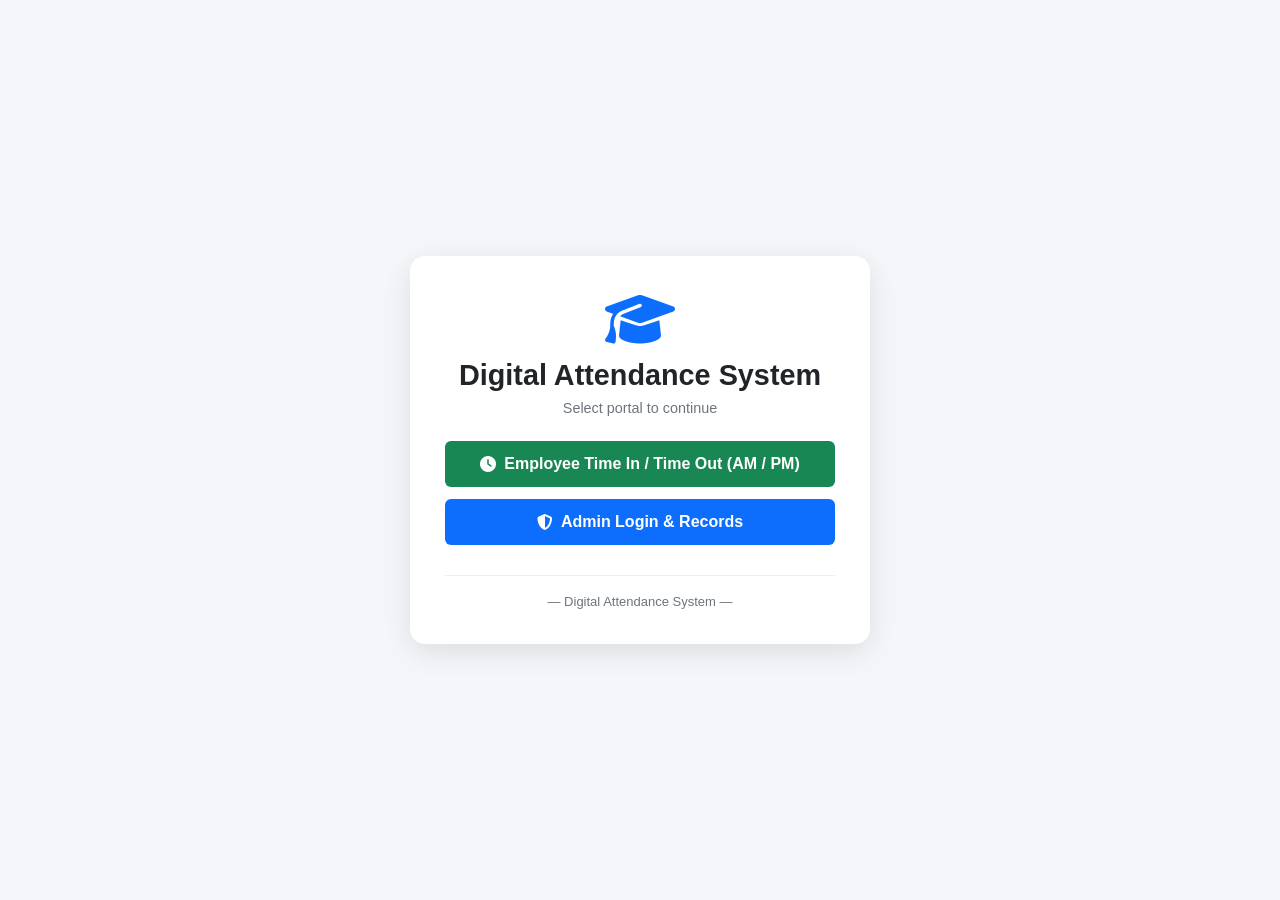
==== commit 9c192191: "Update index.html" ====
--- a/index.html
+++ b/index.html
@@ -1,1148 +1,35 @@
-
 <!DOCTYPE html>
 <html lang="en">
 <head>
-<meta charset="UTF-8">
-<meta name="viewport" content="width=device-width, initial-scale=1.0">
-<title>Digital Attendance System</title>
+  <meta charset="UTF-8">
+  <meta name="viewport" content="width=device-width, initial-scale=1.0">
+  <title>Digital Attendance System</title>
 
-<style>
-* {
-    box-sizing: border-box;
-    font-family: Arial, sans-serif;
-}
-
-body {
-    margin: 0;
-    background: #f3f5f9;
-    color: #222;
-}
-
-header {
-    background: #243b55;
-    color: white;
-    padding: 20px;
-    text-align: center;
-}
-
-header h1 {
-    margin: 0;
-}
-
-.container {
-    max-width: 1200px;
-    margin: 25px auto;
-    padding: 20px;
-}
-
-.card {
-    background: white;
-    padding: 20px;
-    border-radius: 10px;
-    margin-bottom: 20px;
-    box-shadow: 0 2px 8px rgba(0,0,0,0.08);
-}
-
-input, select, button {
-    padding: 10px;
-    border-radius: 5px;
-    border: 1px solid #ccc;
-    margin: 5px 0;
-}
-
-input, select {
-    width: 100%;
-}
-
-button {
-    cursor: pointer;
-    border: none;
-    color: white;
-    background: #243b55;
-}
-
-button:hover {
-    opacity: 0.85;
-}
-
-.btn-green {
-    background: #198754;
-}
-
-.btn-red {
-    background: #dc3545;
-}
-
-.btn-blue {
-    background: #0d6efd;
-}
-
-.btn-gray {
-    background: #6c757d;
-}
-
-.stats {
-    display: grid;
-    grid-template-columns: repeat(auto-fit, minmax(180px, 1fr));
-    gap: 15px;
-}
-
-.stat-box {
-    background: #243b55;
-    color: white;
-    padding: 20px;
-    border-radius: 8px;
-    text-align: center;
-}
-
-.stat-box h2 {
-    margin: 10px 0 0;
-}
-
-.form-grid {
-    display: grid;
-    grid-template-columns: repeat(auto-fit, minmax(200px, 1fr));
-    gap: 10px;
-}
-
-.table-container {
-    overflow-x: auto;
-}
-
-table {
-    width: 100%;
-    border-collapse: collapse;
-    margin-top: 10px;
-    min-width: 700px;
-}
-
-th, td {
-    border: 1px solid #ddd;
-    padding: 10px;
-    text-align: left;
-}
-
-th {
-    background: #243b55;
-    color: white;
-}
-
-tr:nth-child(even) {
-    background: #f8f9fa;
-}
-
-.hidden {
-    display: none !important;
-}
-
-.status {
-    font-weight: bold;
-}
-
-.status-present {
-    color: green;
-}
-
-.status-late {
-    color: #d97706;
-}
-
-.status-absent {
-    color: red;
-}
-
-.status-complete {
-    color: #0d6efd;
-}
-
-.login-box {
-    max-width: 400px;
-    margin: 80px auto;
-}
-
-.message {
-    margin-top: 10px;
-    padding: 10px;
-    border-radius: 5px;
-    display: none;
-}
-
-.success {
-    background: #d1e7dd;
-    color: #0f5132;
-}
-
-.error {
-    background: #f8d7da;
-    color: #842029;
-}
-
-.top-bar {
-    display: flex;
-    justify-content: space-between;
-    align-items: center;
-    flex-wrap: wrap;
-    gap: 10px;
-}
-
-.small {
-    font-size: 12px;
-    color: #666;
-}
-
-@media(max-width:600px) {
-    .container {
-        padding: 10px;
-    }
-}
-</style>
+  <link rel="stylesheet" href="./style.css">
+  <link rel="stylesheet" href="https://cdnjs.cloudflare.com/ajax/libs/font-awesome/6.5.2/css/all.min.css">
 </head>
 
-<body>
-
-<header>
-    <h1>Digital Attendance System</h1>
-    <p>Employee Attendance Management</p>
-</header>
-
-<!-- ADMIN LOGIN -->
-<div id="loginPage" class="container">
-    <div class="card login-box">
-        <h2>Admin Login</h2>
-
-        <input type="text" id="adminUsername"
-               placeholder="Username">
-
-        <input type="password" id="adminPassword"
-               placeholder="Password">
-
-        <button onclick="login()" style="width:100%">
-            Login
-        </button>
-
-        <div id="loginMessage" class="message"></div>
-
-        <p class="small">
-            Default username: admin<br>
-            Default password: admin123
-        </p>
-    </div>
-</div>
-
-<!-- DASHBOARD -->
-<div id="dashboard" class="container hidden">
-
-    <div class="card top-bar">
-        <div>
-            <h2>Admin Dashboard</h2>
-            <p>Manage employees and attendance records.</p>
-        </div>
-
-        <button class="btn-red" onclick="logout()">
-            Logout
-        </button>
+<body class="kiosk-body">
+  <div class="kiosk-card">
+    <div class="kiosk-heading">
+      <i class="fa-solid fa-graduation-cap"></i>
+      <h1>Digital Attendance System</h1>
+      <p>Select portal to continue</p>
     </div>
 
-    <!-- STATISTICS -->
-    <div class="stats">
-        <div class="stat-box">
-            <p>Total Employees</p>
-            <h2 id="totalEmployees">0</h2>
-        </div>
+    <div style="display:flex;flex-direction:column;gap:12px;">
+      <a href="./timein.html" class="btn btn-success btn-block" style="padding:14px;font-size:1rem;">
+        <i class="fa-solid fa-clock"></i> Employee Time In / Time Out (AM / PM)
+      </a>
 
-        <div class="stat-box">
-            <p>Present Today</p>
-            <h2 id="presentToday">0</h2>
-        </div>
-
-        <div class="stat-box">
-            <p>Late Today</p>
-            <h2 id="lateToday">0</h2>
-        </div>
-
-        <div class="stat-box">
-            <p>Not Yet Timed In</p>
-            <h2 id="notTimedIn">0</h2>
-        </div>
+      <a href="./login.html" class="btn btn-primary btn-block" style="padding:14px;font-size:1rem;">
+        <i class="fa-solid fa-shield-halved"></i> Admin Login &amp; Records
+      </a>
     </div>
 
-    <!-- EMPLOYEE REGISTRATION -->
-    <div class="card">
-        <h2>Employee Registration</h2>
-
-        <div class="form-grid">
-            <input id="employeeId"
-                   placeholder="Employee ID (Primary Key)">
-
-            <input id="employeeName"
-                   placeholder="Full Name">
-
-            <input id="employeePosition"
-                   placeholder="Position">
-
-            <input id="employeeDepartment"
-                   placeholder="Department">
-        </div>
-
-        <button class="btn-green" onclick="addEmployee()">
-            Register Employee
-        </button>
-
-        <div id="employeeMessage" class="message"></div>
+    <div class="kiosk-footer">
+      <p>&mdash; Digital Attendance System &mdash;</p>
     </div>
-
-    <!-- EMPLOYEE LIST -->
-    <div class="card">
-        <h2>Employee List</h2>
-
-        <input type="text"
-               id="employeeSearch"
-               placeholder="Search ID, name, position, or department..."
-               oninput="renderEmployees()">
-
-        <div class="table-container">
-            <table>
-                <thead>
-                    <tr>
-                        <th>Employee ID (PK)</th>
-                        <th>Name</th>
-                        <th>Position</th>
-                        <th>Department</th>
-                        <th>Action</th>
-                    </tr>
-                </thead>
-
-                <tbody id="employeeTable"></tbody>
-            </table>
-        </div>
-    </div>
-
-    <!-- ATTENDANCE -->
-    <div class="card">
-        <h2>Attendance Records</h2>
-
-        <div class="form-grid">
-            <input type="text"
-                   id="attendanceSearch"
-                   placeholder="Search employee or ID..."
-                   oninput="renderAttendance()">
-
-            <select id="departmentFilter"
-                    onchange="renderAttendance()">
-                <option value="">All Departments</option>
-            </select>
-
-            <select id="statusFilter"
-                    onchange="renderAttendance()">
-                <option value="">All Statuses</option>
-                <option value="Present">Present</option>
-                <option value="Late">Late</option>
-                <option value="Timed In">Timed In</option>
-                <option value="Timed Out">Timed Out</option>
-                <option value="No Record">No Record</option>
-            </select>
-
-            <input type="date"
-                   id="dateFilter"
-                   onchange="renderAttendance()">
-        </div>
-
-        <button class="btn-gray" onclick="clearFilters()">
-            Clear Filters
-        </button>
-
-        <div class="table-container">
-            <table>
-                <thead>
-                    <tr>
-                        <th>Record ID (PK)</th>
-                        <th>Employee ID</th>
-                        <th>Employee Name</th>
-                        <th>Department</th>
-                        <th>Date</th>
-                        <th>Time In</th>
-                        <th>Time Out</th>
-                        <th>Status</th>
-                        <th>Action</th>
-                    </tr>
-                </thead>
-
-                <tbody id="attendanceTable"></tbody>
-            </table>
-        </div>
-
-        <p class="small">
-            Attendance record IDs are automatically generated.
-        </p>
-    </div>
-
-</div>
-
-<script>
-
-// ================================
-// DATABASE (LOCAL STORAGE)
-// ================================
-
-const DB = {
-
-    getEmployees() {
-        return JSON.parse(
-            localStorage.getItem("das_employees") || "[]"
-        );
-    },
-
-    saveEmployees(data) {
-        localStorage.setItem(
-            "das_employees",
-            JSON.stringify(data)
-        );
-    },
-
-    getAttendance() {
-        return JSON.parse(
-            localStorage.getItem("das_attendance") || "[]"
-        );
-    },
-
-    saveAttendance(data) {
-        localStorage.setItem(
-            "das_attendance",
-            JSON.stringify(data)
-        );
-    }
-};
-
-
-// ================================
-// ADMIN LOGIN
-// ================================
-
-function login() {
-
-    const username =
-        document.getElementById("adminUsername").value.trim();
-
-    const password =
-        document.getElementById("adminPassword").value;
-
-    if (username === "admin" && password === "admin123") {
-
-        sessionStorage.setItem("das_logged_in", "true");
-
-        document.getElementById("loginPage")
-            .classList.add("hidden");
-
-        document.getElementById("dashboard")
-            .classList.remove("hidden");
-
-        initializeDashboard();
-
-    } else {
-
-        showMessage(
-            "loginMessage",
-            "Invalid username or password.",
-            false
-        );
-    }
-}
-
-function logout() {
-
-    sessionStorage.removeItem("das_logged_in");
-
-    document.getElementById("dashboard")
-        .classList.add("hidden");
-
-    document.getElementById("loginPage")
-        .classList.remove("hidden");
-
-    document.getElementById("adminUsername").value = "";
-    document.getElementById("adminPassword").value = "";
-}
-
-
-// ================================
-// DASHBOARD INITIALIZATION
-// ================================
-
-function initializeDashboard() {
-    renderEmployees();
-    updateDepartmentFilter();
-    renderAttendance();
-    updateStatistics();
-}
-
-if (sessionStorage.getItem("das_logged_in") === "true") {
-
-    document.getElementById("loginPage")
-        .classList.add("hidden");
-
-    document.getElementById("dashboard")
-        .classList.remove("hidden");
-
-    initializeDashboard();
-}
-
-
-// ================================
-// EMPLOYEE REGISTRATION
-// ================================
-
-function addEmployee() {
-
-    const id = document.getElementById("employeeId")
-        .value.trim();
-
-    const name = document.getElementById("employeeName")
-        .value.trim();
-
-    const position = document.getElementById("employeePosition")
-        .value.trim();
-
-    const department = document.getElementById("employeeDepartment")
-        .value.trim();
-
-    if (!id || !name || !position || !department) {
-
-        showMessage(
-            "employeeMessage",
-            "Please complete all fields.",
-            false
-        );
-
-        return;
-    }
-
-    const employees = DB.getEmployees();
-
-    // PRIMARY KEY CHECK
-    const exists = employees.some(
-        employee => employee.id.toLowerCase() === id.toLowerCase()
-    );
-
-    if (exists) {
-
-        showMessage(
-            "employeeMessage",
-            "Employee ID already exists. Primary keys must be unique.",
-            false
-        );
-
-        return;
-    }
-
-    const employee = {
-        id: id,
-        name: name,
-        position: position,
-        department: department
-    };
-
-    employees.push(employee);
-
-    DB.saveEmployees(employees);
-
-    document.getElementById("employeeId").value = "";
-    document.getElementById("employeeName").value = "";
-    document.getElementById("employeePosition").value = "";
-    document.getElementById("employeeDepartment").value = "";
-
-    showMessage(
-        "employeeMessage",
-        "Employee registered successfully!",
-        true
-    );
-
-    renderEmployees();
-    updateDepartmentFilter();
-    renderAttendance();
-    updateStatistics();
-}
-
-
-// ================================
-// DISPLAY EMPLOYEES
-// ================================
-
-function renderEmployees() {
-
-    const employees = DB.getEmployees();
-
-    const search = document.getElementById("employeeSearch")
-        .value.toLowerCase().trim();
-
-    const table = document.getElementById("employeeTable");
-
-    const filtered = employees.filter(employee => {
-
-        return (
-            employee.id.toLowerCase().includes(search) ||
-            employee.name.toLowerCase().includes(search) ||
-            employee.position.toLowerCase().includes(search) ||
-            employee.department.toLowerCase().includes(search)
-        );
-    });
-
-    table.innerHTML = "";
-
-    if (filtered.length === 0) {
-
-        table.innerHTML = `
-            <tr>
-                <td colspan="5">No employees found.</td>
-            </tr>
-        `;
-
-        return;
-    }
-
-    filtered.forEach(employee => {
-
-        table.innerHTML += `
-            <tr>
-                <td>${escapeHTML(employee.id)}</td>
-                <td>${escapeHTML(employee.name)}</td>
-                <td>${escapeHTML(employee.position)}</td>
-                <td>${escapeHTML(employee.department)}</td>
-                <td>
-                    <button class="btn-red"
-                        onclick="deleteEmployee('${escapeJS(employee.id)}')">
-                        Delete
-                    </button>
-                </td>
-            </tr>
-        `;
-    });
-}
-
-
-// ================================
-// DELETE EMPLOYEE
-// ================================
-
-function deleteEmployee(id) {
-
-    if (!confirm("Are you sure you want to delete this employee?")) {
-        return;
-    }
-
-    const employees = DB.getEmployees();
-
-    const updated = employees.filter(
-        employee => employee.id !== id
-    );
-
-    DB.saveEmployees(updated);
-
-    // Remove attendance records belonging to deleted employee
-    const attendance = DB.getAttendance();
-
-    const updatedAttendance = attendance.filter(
-        record => record.employeeId !== id
-    );
-
-    DB.saveAttendance(updatedAttendance);
-
-    renderEmployees();
-    updateDepartmentFilter();
-    renderAttendance();
-    updateStatistics();
-}
-
-
-// ================================
-// TIME IN / TIME OUT
-// ================================
-
-function getToday() {
-
-    const now = new Date();
-
-    const year = now.getFullYear();
-
-    const month = String(now.getMonth() + 1).padStart(2, "0");
-
-    const day = String(now.getDate()).padStart(2, "0");
-
-    return `${year}-${month}-${day}`;
-}
-
-function getCurrentTime() {
-
-    return new Date().toLocaleTimeString("en-PH", {
-        hour: "2-digit",
-        minute: "2-digit",
-        hour12: true
-    });
-}
-
-function getCurrentDateTime() {
-    return new Date().toISOString();
-}
-
-function getStatus(timeIn) {
-
-    // Late if time in is after 8:00 AM
-    const timeParts = timeIn.match(/(\d+):(\d+)\s*(AM|PM)/i);
-
-    if (!timeParts) return "Present";
-
-    let hour = parseInt(timeParts[1]);
-    let minute = parseInt(timeParts[2]);
-    const ampm = timeParts[3].toUpperCase();
-
-    if (ampm === "PM" && hour !== 12) hour += 12;
-    if (ampm === "AM" && hour === 12) hour = 0;
-
-    if (hour > 8 || (hour === 8 && minute > 0)) {
-        return "Late";
-    }
-
-    return "Present";
-}
-
-function timeIn(employeeId) {
-
-    const attendance = DB.getAttendance();
-
-    const today = getToday();
-
-    // Prevent duplicate time in on the same day
-    const existing = attendance.find(record =>
-        record.employeeId === employeeId &&
-        record.date === today
-    );
-
-    if (existing) {
-
-        alert("This employee has already timed in today.");
-
-        return;
-    }
-
-    const employees = DB.getEmployees();
-
-    const employee = employees.find(
-        employee => employee.id === employeeId
-    );
-
-    if (!employee) {
-        alert("Employee not found.");
-        return;
-    }
-
-    const currentTime = getCurrentTime();
-
-    const record = {
-
-        // Attendance Primary Key
-        recordId: "ATT-" + Date.now() + "-" +
-                  Math.floor(Math.random() * 1000),
-
-        employeeId: employee.id,
-
-        employeeName: employee.name,
-
-        department: employee.department,
-
-        date: today,
-
-        timeIn: currentTime,
-
-        timeOut: "",
-
-        status: getStatus(currentTime),
-
-        createdAt: getCurrentDateTime()
-    };
-
-    attendance.push(record);
-
-    DB.saveAttendance(attendance);
-
-    alert(
-        employee.name + " successfully timed in at " + currentTime
-    );
-
-    renderAttendance();
-    updateStatistics();
-}
-
-
-function timeOut(recordId) {
-
-    const attendance = DB.getAttendance();
-
-    const record = attendance.find(
-        record => record.recordId === recordId
-    );
-
-    if (!record) {
-        alert("Attendance record not found.");
-        return;
-    }
-
-    if (record.timeOut) {
-
-        alert("This employee has already timed out.");
-
-        return;
-    }
-
-    record.timeOut = getCurrentTime();
-
-    DB.saveAttendance(attendance);
-
-    alert(
-        record.employeeName +
-        " successfully timed out at " +
-        record.timeOut
-    );
-
-    renderAttendance();
-    updateStatistics();
-}
-
-
-// ================================
-// ATTENDANCE SEARCH & FILTER
-// ================================
-
-function renderAttendance() {
-
-    const attendance = DB.getAttendance();
-
-    const employees = DB.getEmployees();
-
-    const search = document.getElementById("attendanceSearch")
-        .value.toLowerCase().trim();
-
-    const department = document.getElementById("departmentFilter")
-        .value;
-
-    const status = document.getElementById("statusFilter")
-        .value;
-
-    const date = document.getElementById("dateFilter")
-        .value || getToday();
-
-    const table = document.getElementById("attendanceTable");
-
-    // Attendance records for selected date
-    const dailyRecords = attendance.filter(
-        record => record.date === date
-    );
-
-    // Employees without a record for selected date
-    const noRecordEmployees = employees.filter(employee => {
-
-        return !dailyRecords.some(
-            record => record.employeeId === employee.id
-        );
-    });
-
-    let rows = [];
-
-    // Existing attendance records
-    dailyRecords.forEach(record => {
-
-        const currentStatus = record.timeOut
-            ? "Timed Out"
-            : record.status;
-
-        const searchable =
-            record.employeeId.toLowerCase().includes(search) ||
-            record.employeeName.toLowerCase().includes(search) ||
-            record.department.toLowerCase().includes(search);
-
-        const matchesDepartment =
-            !department || record.department === department;
-
-        const matchesStatus =
-            !status ||
-            status === record.status ||
-            status === currentStatus;
-
-        if (
-            searchable &&
-            matchesDepartment &&
-            matchesStatus
-        ) {
-
-            rows.push({
-                record: record,
-                type: "record"
-            });
-        }
-    });
-
-    // Employees with no attendance record
-    noRecordEmployees.forEach(employee => {
-
-        const searchable =
-            employee.id.toLowerCase().includes(search) ||
-            employee.name.toLowerCase().includes(search) ||
-            employee.department.toLowerCase().includes(search);
-
-        const matchesDepartment =
-            !department || employee.department === department;
-
-        const matchesStatus =
-            !status || status === "No Record";
-
-        if (
-            searchable &&
-            matchesDepartment &&
-            matchesStatus
-        ) {
-
-            rows.push({
-                employee: employee,
-                type: "noRecord"
-            });
-        }
-    });
-
-    table.innerHTML = "";
-
-    if (rows.length === 0) {
-
-        table.innerHTML = `
-            <tr>
-                <td colspan="9">No attendance records found.</td>
-            </tr>
-        `;
-
-        return;
-    }
-
-    rows.forEach(row => {
-
-        if (row.type === "record") {
-
-            const record = row.record;
-
-            let statusClass = record.status === "Late"
-                ? "status-late"
-                : "status-present";
-
-            if (record.timeOut) {
-                statusClass = "status-complete";
-            }
-
-            let actionButton = "";
-
-            if (!record.timeOut) {
-
-                actionButton = `
-                    <button class="btn-red"
-                        onclick="timeOut('${escapeJS(record.recordId)}')">
-                        Time Out
-                    </button>
-                `;
-
-            } else {
-
-                actionButton = `
-                    <span>Completed</span>
-                `;
-            }
-
-            table.innerHTML += `
-                <tr>
-                    <td>${escapeHTML(record.recordId)}</td>
-                    <td>${escapeHTML(record.employeeId)}</td>
-                    <td>${escapeHTML(record.employeeName)}</td>
-                    <td>${escapeHTML(record.department)}</td>
-                    <td>${escapeHTML(record.date)}</td>
-                    <td>${escapeHTML(record.timeIn)}</td>
-                    <td>${escapeHTML(record.timeOut || "--")}</td>
-                    <td class="status ${statusClass}">
-                        ${escapeHTML(record.timeOut ? "Timed Out" : record.status)}
-                    </td>
-                    <td>${actionButton}</td>
-                </tr>
-            `;
-
-        } else {
-
-            const employee = row.employee;
-
-            table.innerHTML += `
-                <tr>
-                    <td>--</td>
-                    <td>${escapeHTML(employee.id)}</td>
-                    <td>${escapeHTML(employee.name)}</td>
-                    <td>${escapeHTML(employee.department)}</td>
-                    <td>${escapeHTML(date)}</td>
-                    <td>--</td>
-                    <td>--</td>
-                    <td class="status status-absent">No Record</td>
-                    <td>
-                        <button class="btn-green"
-                            onclick="timeIn('${escapeJS(employee.id)}')">
-                            Time In
-                        </button>
-                    </td>
-                </tr>
-            `;
-        }
-    });
-}
-
-
-// ================================
-// DEPARTMENT FILTER
-// ================================
-
-function updateDepartmentFilter() {
-
-    const employees = DB.getEmployees();
-
-    const departments = [
-        ...new Set(employees.map(employee => employee.department))
-    ];
-
-    const select = document.getElementById("departmentFilter");
-
-    const currentValue = select.value;
-
-    select.innerHTML = `
-        <option value="">All Departments</option>
-    `;
-
-    departments.forEach(department => {
-
-        select.innerHTML += `
-            <option value="${escapeHTML(department)}">
-                ${escapeHTML(department)}
-            </option>
-        `;
-    });
-
-    select.value = currentValue;
-}
-
-
-// ================================
-// STATISTICS
-// ================================
-
-function updateStatistics() {
-
-    const employees = DB.getEmployees();
-
-    const attendance = DB.getAttendance();
-
-    const today = getToday();
-
-    const todayRecords = attendance.filter(
-        record => record.date === today
-    );
-
-    const present = todayRecords.filter(
-        record => record.status === "Present"
-    ).length;
-
-    const late = todayRecords.filter(
-        record => record.status === "Late"
-    ).length;
-
-    const totalTimedIn = todayRecords.length;
-
-    const notTimedIn = employees.length - totalTimedIn;
-
-    document.getElementById("totalEmployees").textContent =
-        employees.length;
-
-    document.getElementById("presentToday").textContent =
-        present;
-
-    document.getElementById("lateToday").textContent =
-        late;
-
-    document.getElementById("notTimedIn").textContent =
-        Math.max(notTimedIn, 0);
-}
-
-
-// ================================
-// CLEAR FILTERS
-// ================================
-
-function clearFilters() {
-
-    document.getElementById("attendanceSearch").value = "";
-
-    document.getElementById("departmentFilter").value = "";
-
-    document.getElementById("statusFilter").value = "";
-
-    document.getElementById("dateFilter").value = getToday();
-
-    renderAttendance();
-}
-
-
-// ================================
-// MESSAGE DISPLAY
-// ================================
-
-function showMessage(id, message, success) {
-
-    const box = document.getElementById(id);
-
-    box.textContent = message;
-
-    box.className = "message " +
-        (success ? "success" : "error");
-
-    box.style.display = "block";
-
-    setTimeout(() => {
-        box.style.display = "none";
-    }, 4000);
-}
-
-
-// ================================
-// BASIC HTML PROTECTION
-// ================================
-
-function escapeHTML(value) {
-
-    return String(value).replace(/[&<>"']/g, character => {
-
-        const replacements = {
-            "&": "&amp;",
-            "<": "&lt;",
-            ">": "&gt;",
-            '"': "&quot;",
-            "'": "&#39;"
-        };
-
-        return replacements[character];
-    });
-}
-
-function escapeJS(value) {
-
-    return String(value)
-        .replace(/\\/g, "\\\\")
-        .replace(/'/g, "\\'")
-        .replace(/"/g, '\\"');
-}
-
-
-// ================================
-// DEFAULT DATE
-// ================================
-
-document.getElementById("dateFilter").value = getToday();
-
-</script>
-
+  </div>
 </body>
 </html>
--- a/style.css
+++ b/style.css
@@ -0,0 +1,1019 @@
+:root {
+    --primary-blue: #0d6efd;
+    --dark-blue: #061e47;
+    --sidebar-bg: #0b1727;
+    --sidebar-hover: #162c46;
+    --light-bg: #f4f7fc;
+    --card-bg: #ffffff;
+    --success-green: #198754;
+    --danger-red: #dc3545;
+    --warning-purple: #6f42c1;
+    --text-dark: #212529;
+    --text-muted: #6c757d;
+    --border-color: #e2e8f0;
+}
+
+* {
+    margin: 0;
+    padding: 0;
+    box-sizing: border-box;
+    font-family: "Segoe UI", Tahoma, Geneva, Verdana, sans-serif;
+}
+
+body {
+    background-color: var(--light-bg);
+    color: var(--text-dark);
+}
+
+/* =====================================
+   MAIN LAYOUT
+===================================== */
+
+.app-container {
+    display: flex;
+    min-height: 100vh;
+}
+
+.sidebar {
+    width: 250px;
+    min-width: 250px;
+    background-color: var(--sidebar-bg);
+    color: #fff;
+    display: flex;
+    flex-direction: column;
+    padding: 20px 0;
+}
+
+.sidebar-header {
+    padding: 0 20px 20px;
+    border-bottom: 1px solid rgba(255, 255, 255, 0.1);
+    text-align: center;
+}
+
+.sidebar-header i {
+    font-size: 2.5rem;
+    color: #64b5f6;
+    margin-bottom: 10px;
+}
+
+.sidebar-header h2 {
+    font-size: 1.1rem;
+    line-height: 1.3;
+}
+
+.sidebar-header p {
+    font-size: 0.75rem;
+    color: #90caf9;
+}
+
+.sidebar-menu {
+    list-style: none;
+    margin-top: 20px;
+    flex-grow: 1;
+}
+
+.sidebar-menu li a {
+    display: flex;
+    align-items: center;
+    gap: 12px;
+    padding: 12px 20px;
+    color: #b0bec5;
+    text-decoration: none;
+    font-size: 0.95rem;
+    transition: 0.2s;
+}
+
+.sidebar-menu li a:hover,
+.sidebar-menu li.active a {
+    background-color: var(--primary-blue);
+    color: #fff;
+}
+
+.sidebar-footer {
+    padding: 15px 20px;
+    border-top: 1px solid rgba(255, 255, 255, 0.1);
+    display: flex;
+    align-items: center;
+    gap: 10px;
+}
+
+.sidebar-footer i {
+    font-size: 1.5rem;
+}
+
+.sidebar-footer strong,
+.sidebar-footer span {
+    display: block;
+}
+
+.sidebar-footer strong {
+    font-size: 0.85rem;
+}
+
+.sidebar-footer span {
+    font-size: 0.8rem;
+    color: #90caf9;
+}
+
+.main-content {
+    flex-grow: 1;
+    min-width: 0;
+    display: flex;
+    flex-direction: column;
+}
+
+.topbar {
+    background-color: #fff;
+    padding: 15px 30px;
+    display: flex;
+    justify-content: space-between;
+    align-items: center;
+    box-shadow: 0 2px 4px rgba(0, 0, 0, 0.05);
+}
+
+.topbar-info {
+    display: flex;
+    gap: 20px;
+    align-items: center;
+    color: var(--text-muted);
+}
+
+.content-area {
+    padding: 30px;
+    flex-grow: 1;
+}
+
+.page-heading {
+    font-size: 1.6rem;
+    margin-bottom: 5px;
+}
+
+.page-subheading {
+    color: var(--text-muted);
+    margin-bottom: 25px;
+    font-size: 0.9rem;
+}
+
+.page-header-row {
+    display: flex;
+    justify-content: space-between;
+    align-items: center;
+    flex-wrap: wrap;
+    gap: 15px;
+    margin-bottom: 20px;
+}
+
+/* =====================================
+   DASHBOARD CARDS AND GRID
+===================================== */
+
+.grid-4 {
+    display: grid;
+    grid-template-columns: repeat(4, minmax(0, 1fr));
+    gap: 20px;
+    margin-bottom: 25px;
+}
+
+.stat-card {
+    background: #fff;
+    padding: 20px;
+    border-radius: 10px;
+    display: flex;
+    align-items: center;
+    gap: 15px;
+    box-shadow: 0 2px 8px rgba(0, 0, 0, 0.04);
+}
+
+.stat-icon {
+    width: 50px;
+    height: 50px;
+    min-width: 50px;
+    border-radius: 50%;
+    display: flex;
+    align-items: center;
+    justify-content: center;
+    font-size: 1.5rem;
+}
+
+.stat-icon.blue {
+    background: #e3f2fd;
+    color: var(--primary-blue);
+}
+
+.stat-icon.green {
+    background: #e8f5e9;
+    color: var(--success-green);
+}
+
+.stat-icon.red {
+    background: #ffebee;
+    color: var(--danger-red);
+}
+
+.stat-icon.purple {
+    background: #f3e5f5;
+    color: var(--warning-purple);
+}
+
+.stat-info h3 {
+    font-size: 0.9rem;
+    color: var(--text-muted);
+}
+
+.stat-info p {
+    font-size: 1.5rem;
+    font-weight: bold;
+}
+
+.dashboard-details {
+    display: grid;
+    grid-template-columns: 2fr 1fr;
+    gap: 20px;
+}
+
+.card {
+    background: #fff;
+    border-radius: 10px;
+    padding: 20px;
+    box-shadow: 0 2px 8px rgba(0, 0, 0, 0.04);
+    min-width: 0;
+}
+
+.card-title {
+    font-size: 1.1rem;
+    font-weight: bold;
+    margin-bottom: 15px;
+}
+
+.chart-container {
+    width: 100%;
+    max-width: 320px;
+    margin: 0 auto;
+}
+
+.quick-actions {
+    display: flex;
+    flex-direction: column;
+    gap: 10px;
+}
+
+/* =====================================
+   BUTTONS
+===================================== */
+
+.btn {
+    padding: 10px 18px;
+    border: none;
+    border-radius: 6px;
+    cursor: pointer;
+    font-weight: 600;
+    display: inline-flex;
+    align-items: center;
+    gap: 8px;
+    justify-content: center;
+    text-decoration: none;
+    transition: 0.2s ease;
+    font-size: 0.9rem;
+}
+
+.btn:hover {
+    transform: translateY(-1px);
+    opacity: 0.92;
+}
+
+.btn-primary {
+    background: var(--primary-blue);
+    color: #fff;
+}
+
+.btn-success {
+    background: var(--success-green);
+    color: #fff;
+}
+
+.btn-danger {
+    background: var(--danger-red);
+    color: #fff;
+}
+
+.btn-outline {
+    border: 1px solid var(--primary-blue);
+    color: var(--primary-blue);
+    background: transparent;
+}
+
+.btn-block {
+    width: 100%;
+}
+
+/* =====================================
+   FORMS AND INPUTS
+===================================== */
+
+.form-group {
+    margin-bottom: 15px;
+}
+
+.form-group label {
+    display: block;
+    margin-bottom: 5px;
+    font-weight: 600;
+    font-size: 0.9rem;
+}
+
+.form-control {
+    width: 100%;
+    padding: 10px 12px;
+    border: 1px solid var(--border-color);
+    border-radius: 6px;
+    font-size: 0.95rem;
+    background: #fff;
+    color: var(--text-dark);
+}
+
+.form-control:focus {
+    outline: none;
+    border-color: var(--primary-blue);
+    box-shadow: 0 0 0 3px rgba(13, 110, 253, 0.10);
+}
+
+.password-container {
+    position: relative;
+    width: 100%;
+}
+
+.password-container input {
+    width: 100%;
+    padding-right: 42px;
+}
+
+.password-container i {
+    position: absolute;
+    right: 15px;
+    top: 50%;
+    transform: translateY(-50%);
+    cursor: pointer;
+    color: #6c757d;
+}
+
+.password-container i:hover {
+    color: var(--primary-blue);
+}
+
+/* =====================================
+   TABLES
+===================================== */
+
+.table-wrapper {
+    width: 100%;
+    overflow-x: auto;
+}
+
+table {
+    width: 100%;
+    border-collapse: collapse;
+    margin-top: 15px;
+}
+
+th,
+td {
+    padding: 12px;
+    text-align: left;
+    border-bottom: 1px solid var(--border-color);
+    white-space: nowrap;
+}
+
+th {
+    background-color: #f8f9fa;
+    font-weight: 600;
+}
+
+.attendance-table {
+    width: 100%;
+    border-collapse: collapse;
+    min-width: 850px;
+}
+
+.attendance-table th,
+.attendance-table td {
+    padding: 13px;
+    border-bottom: 1px solid var(--border-color);
+    text-align: left;
+    font-size: 13px;
+}
+
+.attendance-table th {
+    background: #f4f7fc;
+    color: #212529;
+}
+
+.status-present {
+    color: #198754;
+    font-weight: bold;
+}
+
+.status-absent {
+    color: #dc3545;
+    font-weight: bold;
+}
+
+.status-late {
+    color: #6f42c1;
+    font-weight: bold;
+}
+
+.empty-message {
+    text-align: center !important;
+    padding: 30px !important;
+    color: #6c757d;
+}
+
+.record-count {
+    margin-bottom: 12px;
+    color: #6c757d;
+    font-size: 13px;
+}
+
+/* =====================================
+   ATTENDANCE DEPARTMENT FOLDERS
+===================================== */
+
+.department-grid {
+    display: grid;
+    grid-template-columns: repeat(auto-fit, minmax(130px, 1fr));
+    gap: 15px;
+    margin: 20px 0;
+}
+
+.department-folder {
+    background: #fff;
+    border: 1px solid var(--border-color);
+    border-radius: 10px;
+    padding: 18px 10px;
+    cursor: pointer;
+    text-align: center;
+    transition: 0.2s;
+}
+
+.department-folder:hover,
+.department-folder.active {
+    border: 2px solid var(--primary-blue);
+    background: #eef5ff;
+    transform: translateY(-2px);
+}
+
+.department-folder .folder-icon {
+    font-size: 30px;
+    margin-bottom: 8px;
+}
+
+.department-folder h4 {
+    margin: 5px 0;
+    color: #212529;
+}
+
+.department-folder p {
+    margin: 0;
+    color: #6c757d;
+    font-size: 12px;
+}
+
+/* =====================================
+   ATTENDANCE FILTERS
+===================================== */
+
+.filter-area {
+    display: flex;
+    flex-wrap: wrap;
+    align-items: center;
+    gap: 12px;
+    margin: 20px 0;
+}
+
+.filter-area input,
+.filter-area select {
+    padding: 10px;
+    border: 1px solid #ced4da;
+    border-radius: 6px;
+}
+
+.database-message {
+    padding: 10px;
+    margin-bottom: 15px;
+    border-radius: 6px;
+    background: #e8f5e9;
+    color: #198754;
+    display: none;
+}
+
+/* =====================================
+   MONTHLY RECORD
+===================================== */
+
+.month-filter {
+    display: flex;
+    align-items: center;
+    flex-wrap: wrap;
+    gap: 10px;
+    margin: 20px 0;
+}
+
+.month-filter label {
+    font-weight: 600;
+    font-size: 0.9rem;
+}
+
+.month-filter input {
+    max-width: 220px;
+}
+
+.folder-section-title {
+    font-size: 1rem;
+    margin: 20px 0 10px;
+    color: var(--text-muted);
+}
+
+.monthly-folder-grid {
+    display: grid;
+    grid-template-columns: repeat(auto-fit, minmax(110px, 1fr));
+    gap: 12px;
+    margin-bottom: 25px;
+}
+
+.monthly-folder {
+    background: #fff;
+    padding: 16px 10px;
+    border-radius: 8px;
+    text-align: center;
+    cursor: pointer;
+    border: 2px solid var(--border-color);
+    transition: all 0.2s ease;
+    user-select: none;
+    display: flex;
+    flex-direction: column;
+    align-items: center;
+    gap: 8px;
+    color: var(--text-dark);
+    font-weight: 600;
+}
+
+.monthly-folder i {
+    font-size: 1.8rem;
+    color: #ffc107;
+}
+
+.monthly-folder:hover {
+    border-color: var(--primary-blue);
+    transform: translateY(-2px);
+    box-shadow: 0 4px 10px rgba(0, 0, 0, 0.08);
+}
+
+.monthly-folder.active-folder {
+    border-color: var(--primary-blue);
+    background-color: #f8fbff;
+    box-shadow: 0 2px 6px rgba(13, 110, 253, 0.15);
+}
+
+.monthly-table-title {
+    margin-bottom: 15px;
+    font-size: 1.05rem;
+    color: var(--primary-blue);
+}
+
+.department-tag {
+    display: inline-block;
+    background: #e3f2fd;
+    color: #0d6efd;
+    padding: 4px 8px;
+    border-radius: 4px;
+    font-weight: 600;
+    font-size: 0.85rem;
+}
+
+.days-tag {
+    display: inline-block;
+    background: #d1e7dd;
+    color: #0f5132;
+    padding: 4px 10px;
+    border-radius: 4px;
+    font-weight: bold;
+    font-size: 0.9rem;
+}
+
+/* =====================================
+   KIOSK / TIME IN PAGE
+===================================== */
+
+.kiosk-body {
+    min-height: 100vh;
+    width: 100%;
+    display: flex;
+    justify-content: center;
+    align-items: center;
+    padding: 25px 15px;
+    background: #f4f6f9;
+    overflow-x: hidden;
+}
+
+.kiosk-card {
+    width: 100%;
+    max-width: 460px;
+    background: #fff;
+    padding: 35px;
+    border-radius: 15px;
+    box-shadow: 0 8px 30px rgba(0, 0, 0, 0.10);
+    text-align: center;
+}
+
+.kiosk-heading {
+    margin-bottom: 25px;
+}
+
+.kiosk-heading > i {
+    font-size: 3.5rem;
+    color: var(--primary-blue);
+}
+
+.kiosk-heading h1 {
+    color: #212529;
+    font-size: 1.8rem;
+    margin-top: 12px;
+    margin-bottom: 8px;
+}
+
+.kiosk-heading p {
+    color: #6c757d;
+    font-size: 0.9rem;
+}
+
+.kiosk-card .form-group {
+    margin-bottom: 20px;
+    text-align: left;
+}
+
+.kiosk-card label {
+    display: block;
+    margin-bottom: 8px;
+    font-weight: 600;
+    color: #333;
+}
+
+.kiosk-card .form-control {
+    width: 100%;
+    height: 48px;
+    padding: 12px;
+    border: 1px solid #ced4da;
+    border-radius: 7px;
+    font-size: 15px;
+}
+
+.kiosk-card .password-container input {
+    padding-right: 45px;
+}
+
+.kiosk-buttons {
+    display: grid;
+    grid-template-columns: 1fr 1fr;
+    gap: 12px;
+    margin-top: 25px;
+    width: 100%;
+}
+
+.kiosk-buttons button {
+    width: 100%;
+    min-width: 0;
+    min-height: 55px;
+    border: none;
+    border-radius: 8px;
+    color: #fff;
+    font-size: 16px;
+    font-weight: 700;
+    cursor: pointer;
+    transition: 0.2s ease;
+}
+
+.time-in-btn {
+    background: #198754;
+}
+
+.time-in-btn:hover {
+    background: #146c43;
+}
+
+.time-out-btn {
+    background: #0d6efd;
+}
+
+.time-out-btn:hover {
+    background: #0b5ed7;
+}
+
+.kiosk-buttons button:active {
+    transform: scale(0.97);
+}
+
+.kiosk-footer {
+    margin-top: 30px;
+    border-top: 1px solid #eee;
+    padding-top: 18px;
+}
+
+.kiosk-footer p {
+    color: #6c757d;
+    font-size: 13px;
+}
+
+.admin-link {
+    display: inline-block;
+    margin-top: 12px;
+    color: #6c757d;
+    font-size: 13px;
+    text-decoration: none;
+}
+
+.admin-link:hover {
+    color: var(--primary-blue);
+    text-decoration: underline;
+}
+
+/* =====================================
+   LOGIN PAGE
+===================================== */
+
+.login-body {
+    min-height: 100vh;
+    display: flex;
+    align-items: center;
+    justify-content: center;
+    padding: 20px;
+    background: #f4f6f9;
+}
+
+.login-card {
+    width: 100%;
+    max-width: 420px;
+    padding: 35px;
+    background: #fff;
+    border-radius: 14px;
+    box-shadow: 0 8px 30px rgba(0, 0, 0, 0.10);
+}
+
+.login-heading {
+    text-align: center;
+    margin-bottom: 25px;
+}
+
+.login-heading > i {
+    font-size: 3rem;
+    color: var(--primary-blue);
+}
+
+.login-heading h2 {
+    margin-top: 10px;
+}
+
+.login-heading p {
+    color: var(--text-muted);
+    font-size: 0.85rem;
+    margin-top: 5px;
+}
+
+.login-button {
+    margin-top: 15px;
+    min-height: 44px;
+}
+
+.forgot-password-row {
+    text-align: right;
+    margin-top: -5px;
+}
+
+.forgot-password-row button {
+    border: none;
+    background: none;
+    color: var(--primary-blue);
+    cursor: pointer;
+    font-size: 0.85rem;
+}
+
+.forgot-password-row button:hover {
+    text-decoration: underline;
+}
+
+.forgot-password-panel {
+    display: none;
+    margin-top: 20px;
+    padding: 15px;
+    background: #f4f7fc;
+    border: 1px solid var(--border-color);
+    border-radius: 8px;
+}
+
+.forgot-password-panel.show {
+    display: block;
+}
+
+.forgot-password-panel h3 {
+    font-size: 1rem;
+    margin-bottom: 8px;
+}
+
+.forgot-password-panel p {
+    color: var(--text-muted);
+    font-size: 0.85rem;
+    line-height: 1.5;
+    margin-bottom: 10px;
+}
+
+.forgot-password-panel .default-login-info {
+    color: var(--text-dark);
+    background: #fff;
+    padding: 10px;
+    border-radius: 6px;
+}
+
+/* =====================================
+   AUTO-DISMISSING NOTIFICATION
+===================================== */
+
+.toast {
+    position: fixed;
+    top: 20px;
+    right: 20px;
+    z-index: 9999;
+    max-width: calc(100% - 40px);
+    padding: 14px 20px;
+    border-radius: 8px;
+    color: #fff;
+    font-size: 0.9rem;
+    font-weight: 600;
+    box-shadow: 0 5px 18px rgba(0, 0, 0, 0.15);
+    opacity: 0;
+    visibility: hidden;
+    transform: translateY(-15px);
+    transition: 0.25s ease;
+    pointer-events: none;
+}
+
+.toast.show {
+    opacity: 1;
+    visibility: visible;
+    transform: translateY(0);
+}
+
+.toast.success {
+    background: #198754;
+}
+
+.toast.error {
+    background: #dc3545;
+}
+
+/* =====================================
+   RESPONSIVE DESIGN
+===================================== */
+
+@media (max-width: 1100px) {
+    .grid-4 {
+        grid-template-columns: repeat(2, minmax(0, 1fr));
+    }
+
+    .dashboard-details {
+        grid-template-columns: 1fr;
+    }
+}
+
+@media (max-width: 768px) {
+    .app-container {
+        flex-direction: column;
+    }
+
+    .sidebar {
+        width: 100%;
+        min-width: 0;
+        padding: 12px 0;
+    }
+
+    .sidebar-header {
+        padding-bottom: 12px;
+    }
+
+    .sidebar-menu {
+        display: flex;
+        flex-wrap: wrap;
+        margin-top: 10px;
+    }
+
+    .sidebar-menu li {
+        flex: 1 1 45%;
+    }
+
+    .sidebar-menu li a {
+        padding: 10px 12px;
+        font-size: 0.85rem;
+    }
+
+    .sidebar-footer {
+        display: none;
+    }
+
+    .content-area {
+        padding: 20px 15px;
+    }
+
+    .topbar {
+        padding: 12px 15px;
+    }
+
+    .grid-4 {
+        grid-template-columns: repeat(2, minmax(0, 1fr));
+        gap: 12px;
+    }
+
+    .stat-card {
+        padding: 14px;
+        gap: 10px;
+    }
+
+    .stat-icon {
+        width: 42px;
+        height: 42px;
+        min-width: 42px;
+        font-size: 1.2rem;
+    }
+
+    .stat-info p {
+        font-size: 1.3rem;
+    }
+
+    .page-header-row {
+        align-items: flex-start;
+    }
+}
+
+@media (max-width: 600px) {
+    .department-grid {
+        grid-template-columns: repeat(2, 1fr);
+    }
+
+    .filter-area {
+        align-items: stretch;
+        flex-direction: column;
+    }
+
+    .filter-area input,
+    .filter-area select,
+    .filter-area button {
+        width: 100%;
+    }
+
+    .monthly-folder-grid {
+        grid-template-columns: repeat(2, minmax(0, 1fr));
+    }
+
+    .month-filter {
+        align-items: stretch;
+        flex-direction: column;
+    }
+
+    .month-filter input {
+        max-width: 100%;
+    }
+
+    .login-card {
+        padding: 25px 20px;
+    }
+}
+
+@media (max-width: 480px) {
+    .kiosk-card {
+        padding: 25px 20px;
+    }
+
+    .kiosk-heading h1 {
+        font-size: 1.5rem;
+    }
+
+    .kiosk-buttons {
+        gap: 8px;
+    }
+
+    .kiosk-buttons button {
+        font-size: 14px;
+        padding: 12px 5px;
+    }
+
+    .grid-4 {
+        grid-template-columns: 1fr;
+    }
+
+    .sidebar-menu li {
+        flex-basis: 100%;
+    }
+
+    .toast {
+        top: 12px;
+        right: 12px;
+        max-width: calc(100% - 24px);
+    }
+}
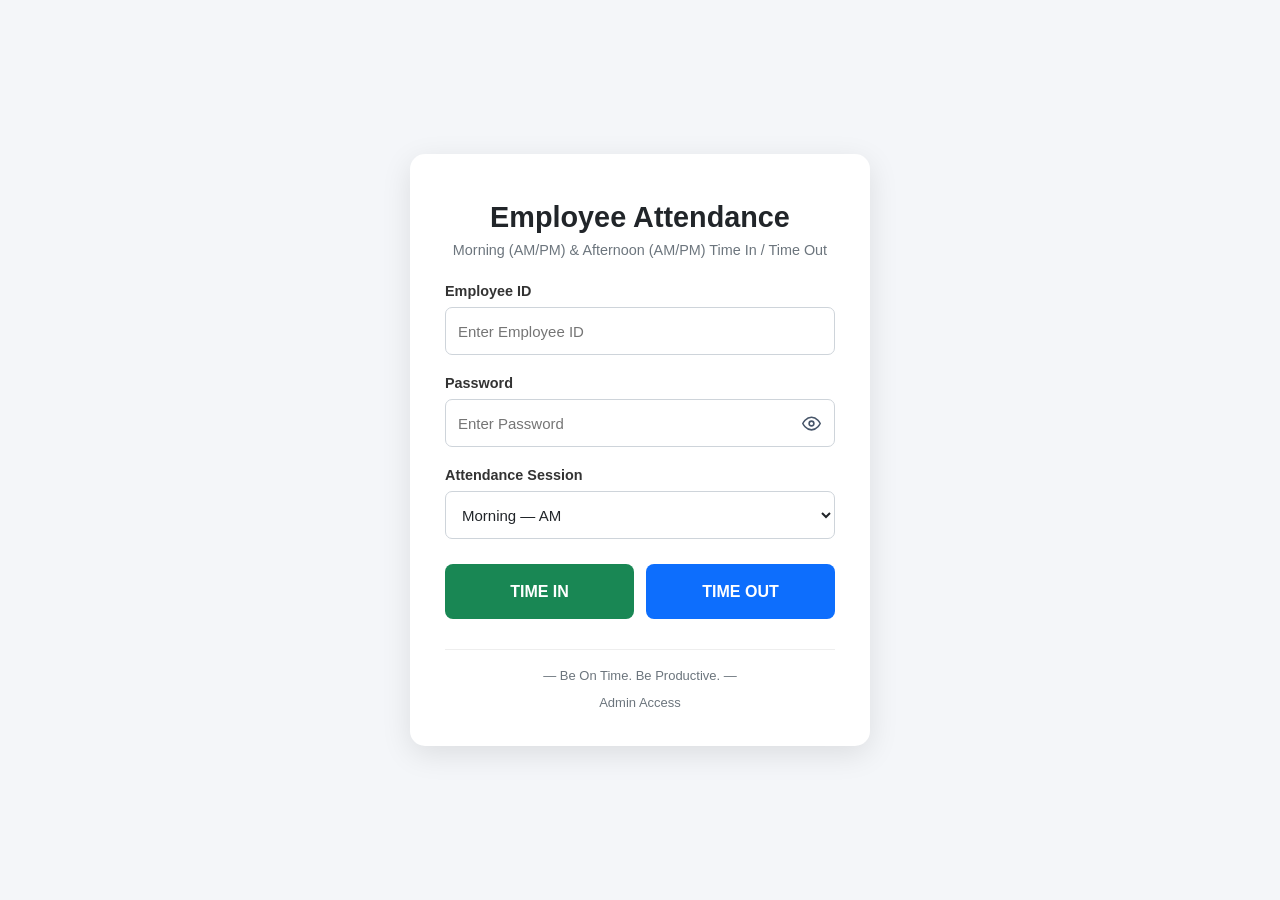
==== commit 902402fb: "Update index.html" ====
--- a/index.html
+++ b/index.html
@@ -3,33 +3,156 @@
 <head>
   <meta charset="UTF-8">
   <meta name="viewport" content="width=device-width, initial-scale=1.0">
-  <title>Digital Attendance System</title>
+  <title>Employee Attendance - Time In/Out</title>
 
   <link rel="stylesheet" href="./style.css">
-  <link rel="stylesheet" href="https://cdnjs.cloudflare.com/ajax/libs/font-awesome/6.5.2/css/all.min.css">
+  <link rel="stylesheet" href="./all.min.css">
+
+  <style>
+    .password-container {
+      position: relative;
+      display: flex;
+      align-items: center;
+      width: 100%;
+    }
+
+    .password-container input.form-control {
+      width: 100%;
+      padding-right: 42px !important;
+    }
+
+    #toggleKioskPass {
+      position: absolute;
+      right: 10px;
+      top: 50%;
+      transform: translateY(-50%);
+      width: 28px;
+      height: 28px;
+      border: none;
+      background: transparent;
+      color: #475569;
+      cursor: pointer;
+      padding: 0;
+      display: inline-flex;
+      align-items: center;
+      justify-content: center;
+      z-index: 10;
+    }
+
+    #toggleKioskPass:hover {
+      color: #0d6efd;
+    }
+  </style>
 </head>
 
 <body class="kiosk-body">
   <div class="kiosk-card">
     <div class="kiosk-heading">
-      <i class="fa-solid fa-graduation-cap"></i>
-      <h1>Digital Attendance System</h1>
-      <p>Select portal to continue</p>
+      <i class="fa-regular fa-clock"></i>
+      <h1>Employee Attendance</h1>
+      <p>Morning (AM/PM) &amp; Afternoon (AM/PM) Time In / Time Out</p>
     </div>
 
-    <div style="display:flex;flex-direction:column;gap:12px;">
-      <a href="./timein.html" class="btn btn-success btn-block" style="padding:14px;font-size:1rem;">
-        <i class="fa-solid fa-clock"></i> Employee Time In / Time Out (AM / PM)
-      </a>
+    <form id="kioskForm">
+      <div class="form-group">
+        <label for="kioskId">Employee ID</label>
+        <input type="text" id="kioskId" class="form-control" required placeholder="Enter Employee ID" autocomplete="username">
+      </div>
 
-      <a href="./login.html" class="btn btn-primary btn-block" style="padding:14px;font-size:1rem;">
-        <i class="fa-solid fa-shield-halved"></i> Admin Login &amp; Records
-      </a>
-    </div>
+      <div class="form-group">
+        <label for="kioskPass">Password</label>
+        <div class="password-container">
+          <input type="password" id="kioskPass" class="form-control" required placeholder="Enter Password" autocomplete="current-password">
+          <button type="button" id="toggleKioskPass" title="Show Password" aria-label="Show Password">
+            <svg viewBox="0 0 24 24" width="19" height="19" fill="none" stroke="currentColor" stroke-width="2" stroke-linecap="round" stroke-linejoin="round" style="pointer-events:none;display:block;">
+              <path d="M1 12s4-8 11-8 11 8 11 8-4 8-11 8-11-8-11-8z"></path>
+              <circle cx="12" cy="12" r="3"></circle>
+            </svg>
+          </button>
+        </div>
+      </div>
+
+      <div class="form-group">
+        <label for="kioskSlot">Attendance Session</label>
+        <select id="kioskSlot" class="form-control">
+          <option value="MORNING_AM">Morning — AM</option>
+          <option value="MORNING_PM">Morning — PM</option>
+          <option value="AFTERNOON_AM">Afternoon — AM</option>
+          <option value="AFTERNOON_PM">Afternoon — PM</option>
+        </select>
+      </div>
+
+      <div class="kiosk-buttons">
+        <button type="button" id="timeInBtn" class="time-in-btn">
+          <i class="fa-solid fa-right-to-bracket"></i> TIME IN
+        </button>
+        <button type="button" id="timeOutBtn" class="time-out-btn">
+          <i class="fa-solid fa-right-from-bracket"></i> TIME OUT
+        </button>
+      </div>
+
+      <div id="kioskStatusMsg" style="display:none;" aria-live="polite"></div>
+    </form>
 
     <div class="kiosk-footer">
-      <p>&mdash; Digital Attendance System &mdash;</p>
+      <p>&mdash; Be On Time. Be Productive. &mdash;</p>
+      <a href="./login.html" class="admin-link">Admin Access</a>
     </div>
   </div>
+
+  <script src="./database.js"></script>
+  <script src="./app.js"></script>
+  <script>
+    const kioskSlot = document.getElementById("kioskSlot");
+
+    function setDefaultSlot() {
+      if (!kioskSlot) return;
+      const hour = new Date().getHours();
+      kioskSlot.value = hour < 12 ? "MORNING_AM" : "AFTERNOON_PM";
+    }
+
+    setDefaultSlot();
+
+    function runKioskAction(actionType) {
+      const id = document.getElementById("kioskId").value.trim();
+      const pass = document.getElementById("kioskPass").value;
+      const slot = document.getElementById("kioskSlot").value;
+
+      if (!id || !pass) {
+        showInlineNotice("kioskStatusMsg", "Please enter Employee ID and Password.", false);
+        return;
+      }
+
+      if (!window.DB || typeof DB.getEmployees !== "function") {
+        showInlineNotice("kioskStatusMsg", "Database not loaded.", false);
+        return;
+      }
+
+      const employees = DB.getEmployees() || [];
+      const emp = employees.find(e => String(e.id) === id && String(e.password) === pass);
+      if (!emp) {
+        showInlineNotice("kioskStatusMsg", "Invalid Employee ID or Password.", false);
+        return;
+      }
+
+      const result = recordMorningAfternoonAttendance(id, actionType, slot);
+      showInlineNotice("kioskStatusMsg", result.message, result.ok);
+
+      if (result.ok) {
+        document.getElementById("kioskForm").reset();
+        if (typeof setPasswordEyeState === "function") {
+          setPasswordEyeState(
+            document.getElementById("kioskPass"),
+            document.getElementById("toggleKioskPass"),
+            false
+          );
+        }
+        setDefaultSlot();
+      }
+    }
+
+    document.getElementById("timeInBtn").addEventListener("click", () => runKioskAction("TIME_IN"));
+    document.getElementById("timeOutBtn").addEventListener("click", () => runKioskAction("TIME_OUT"));
+  </script>
 </body>
 </html>
